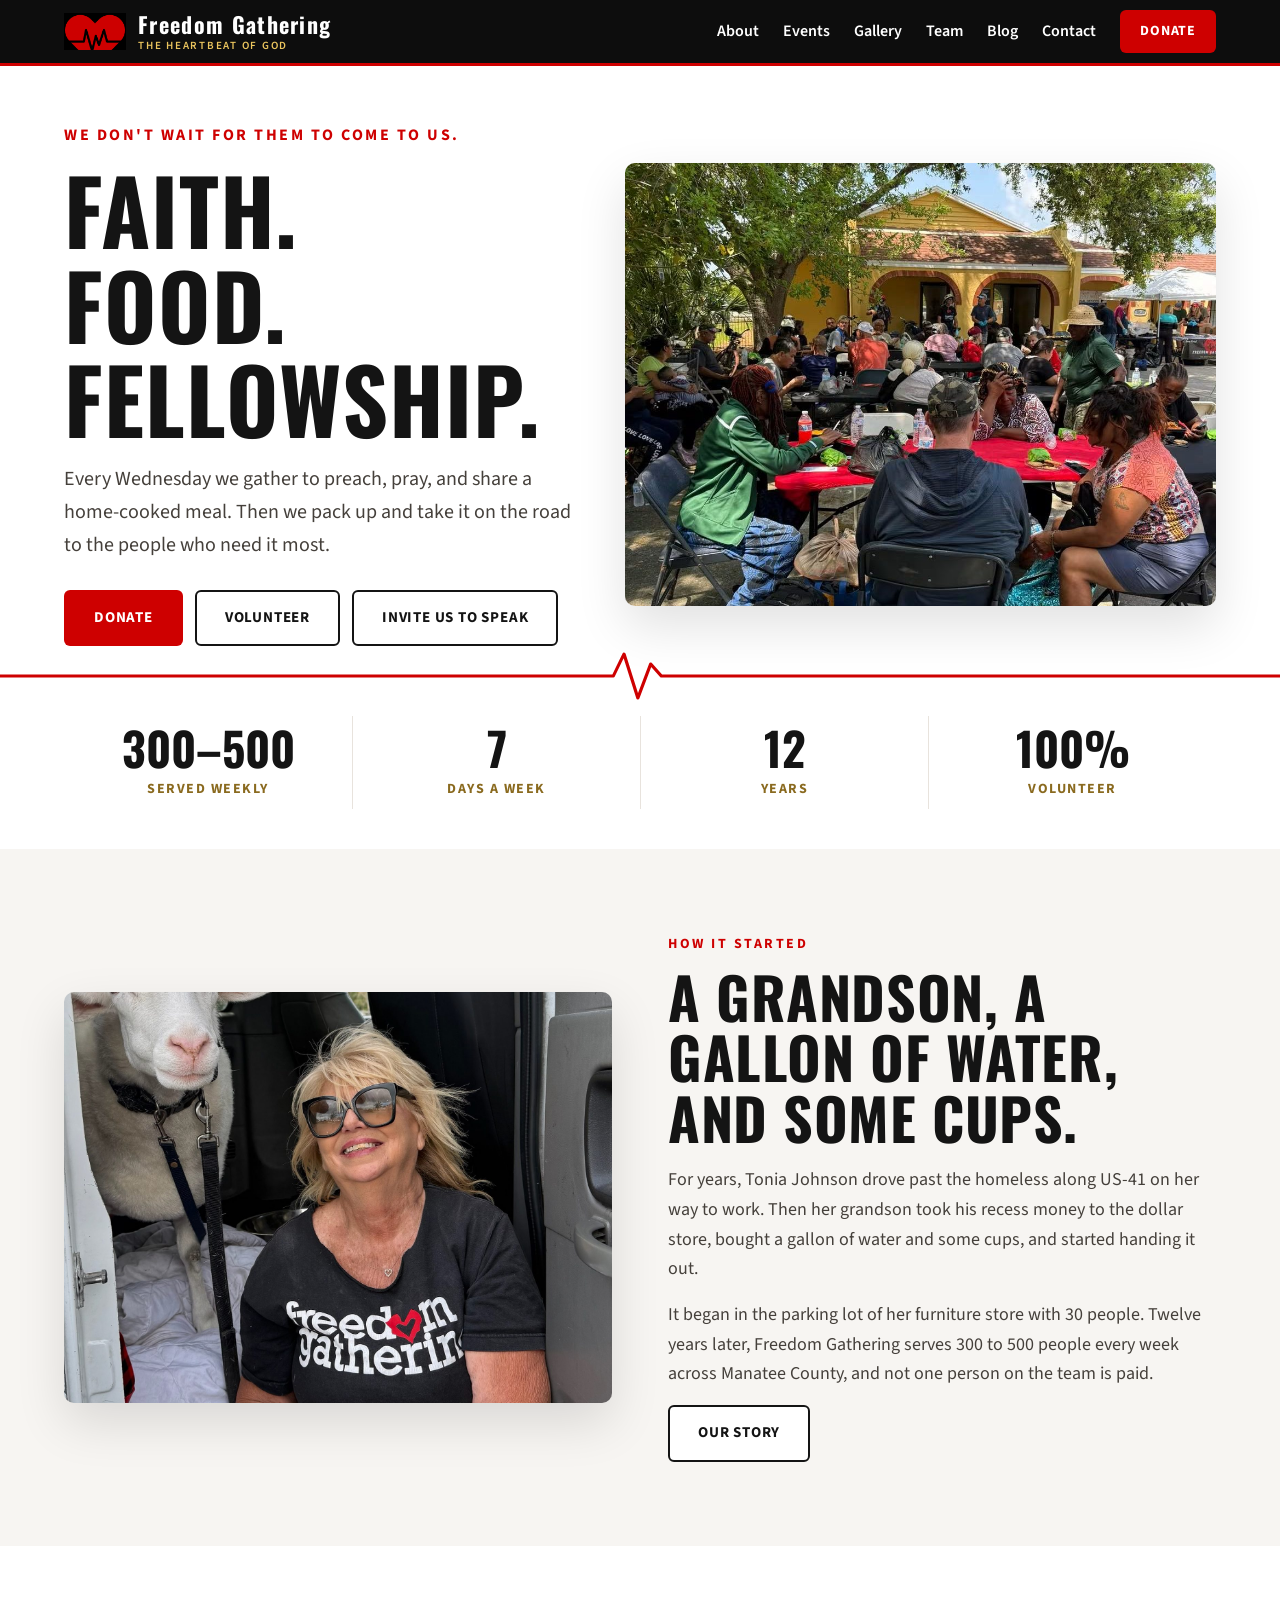
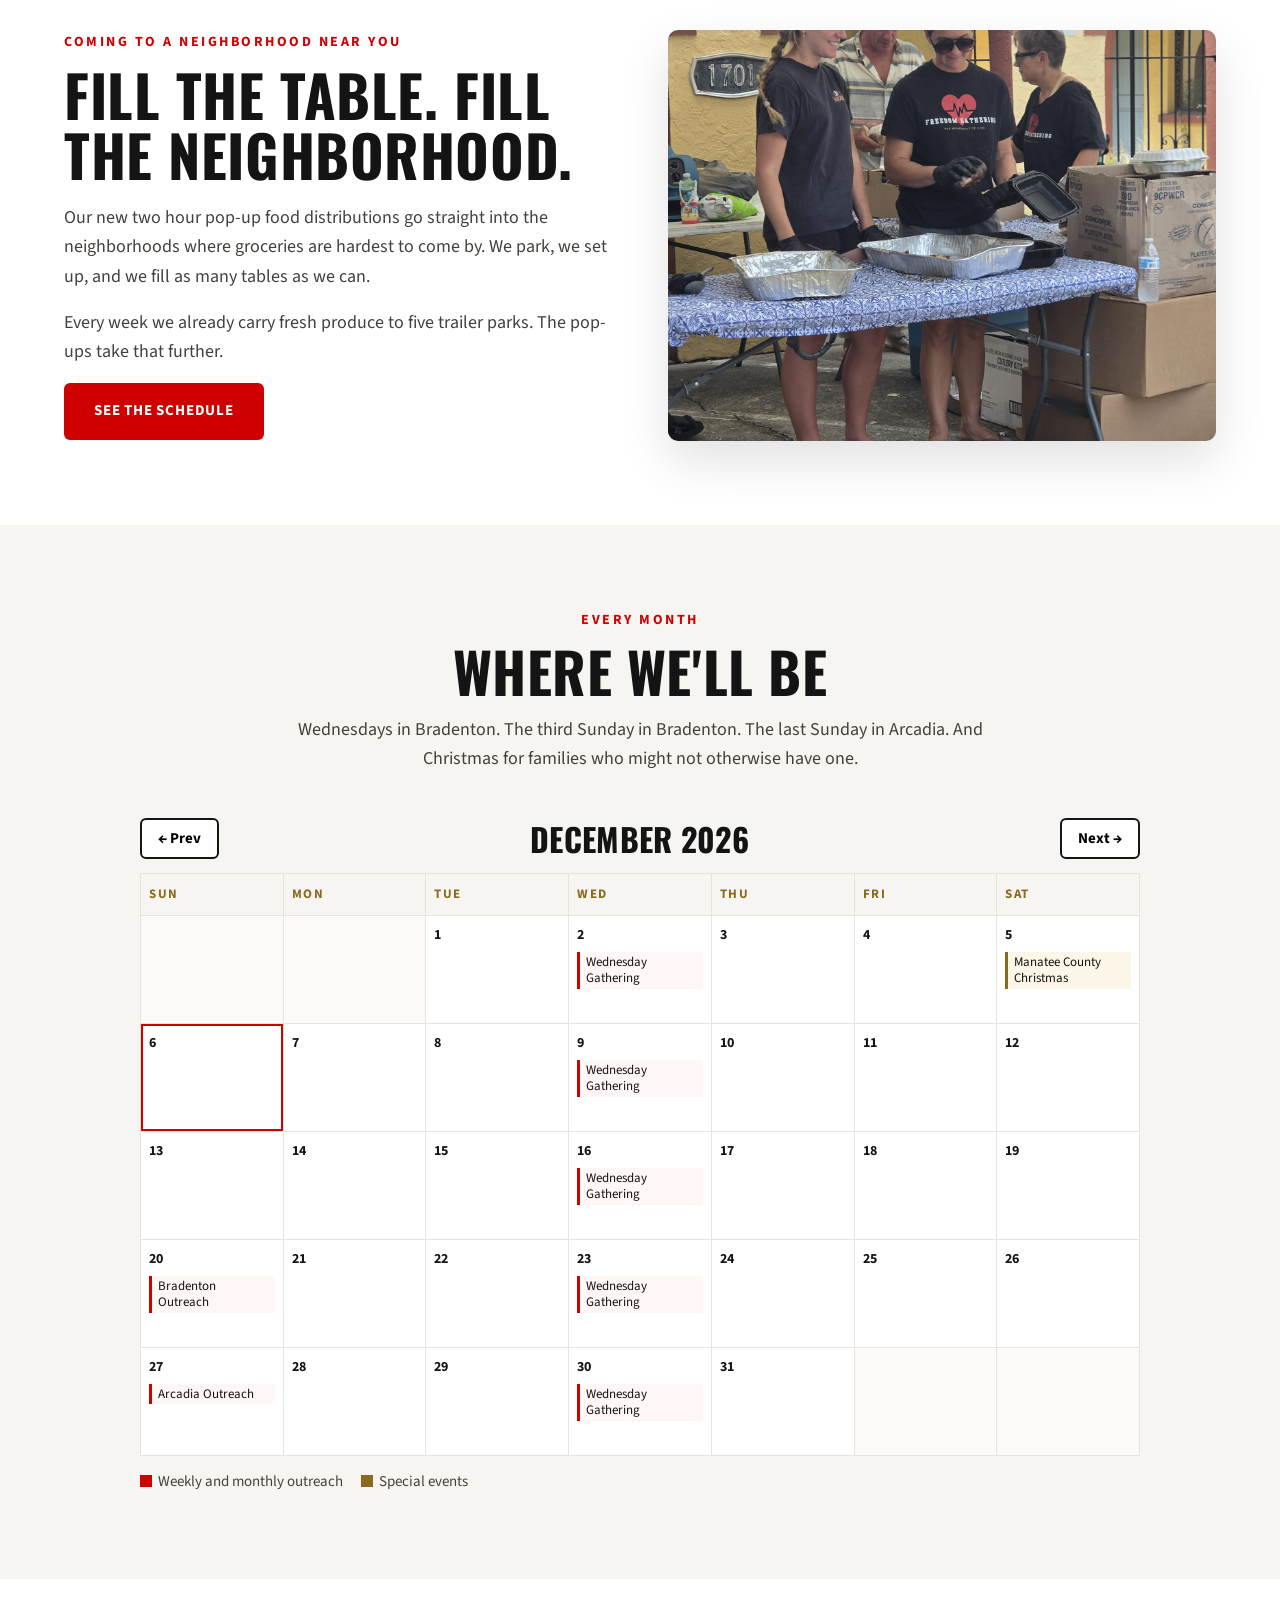
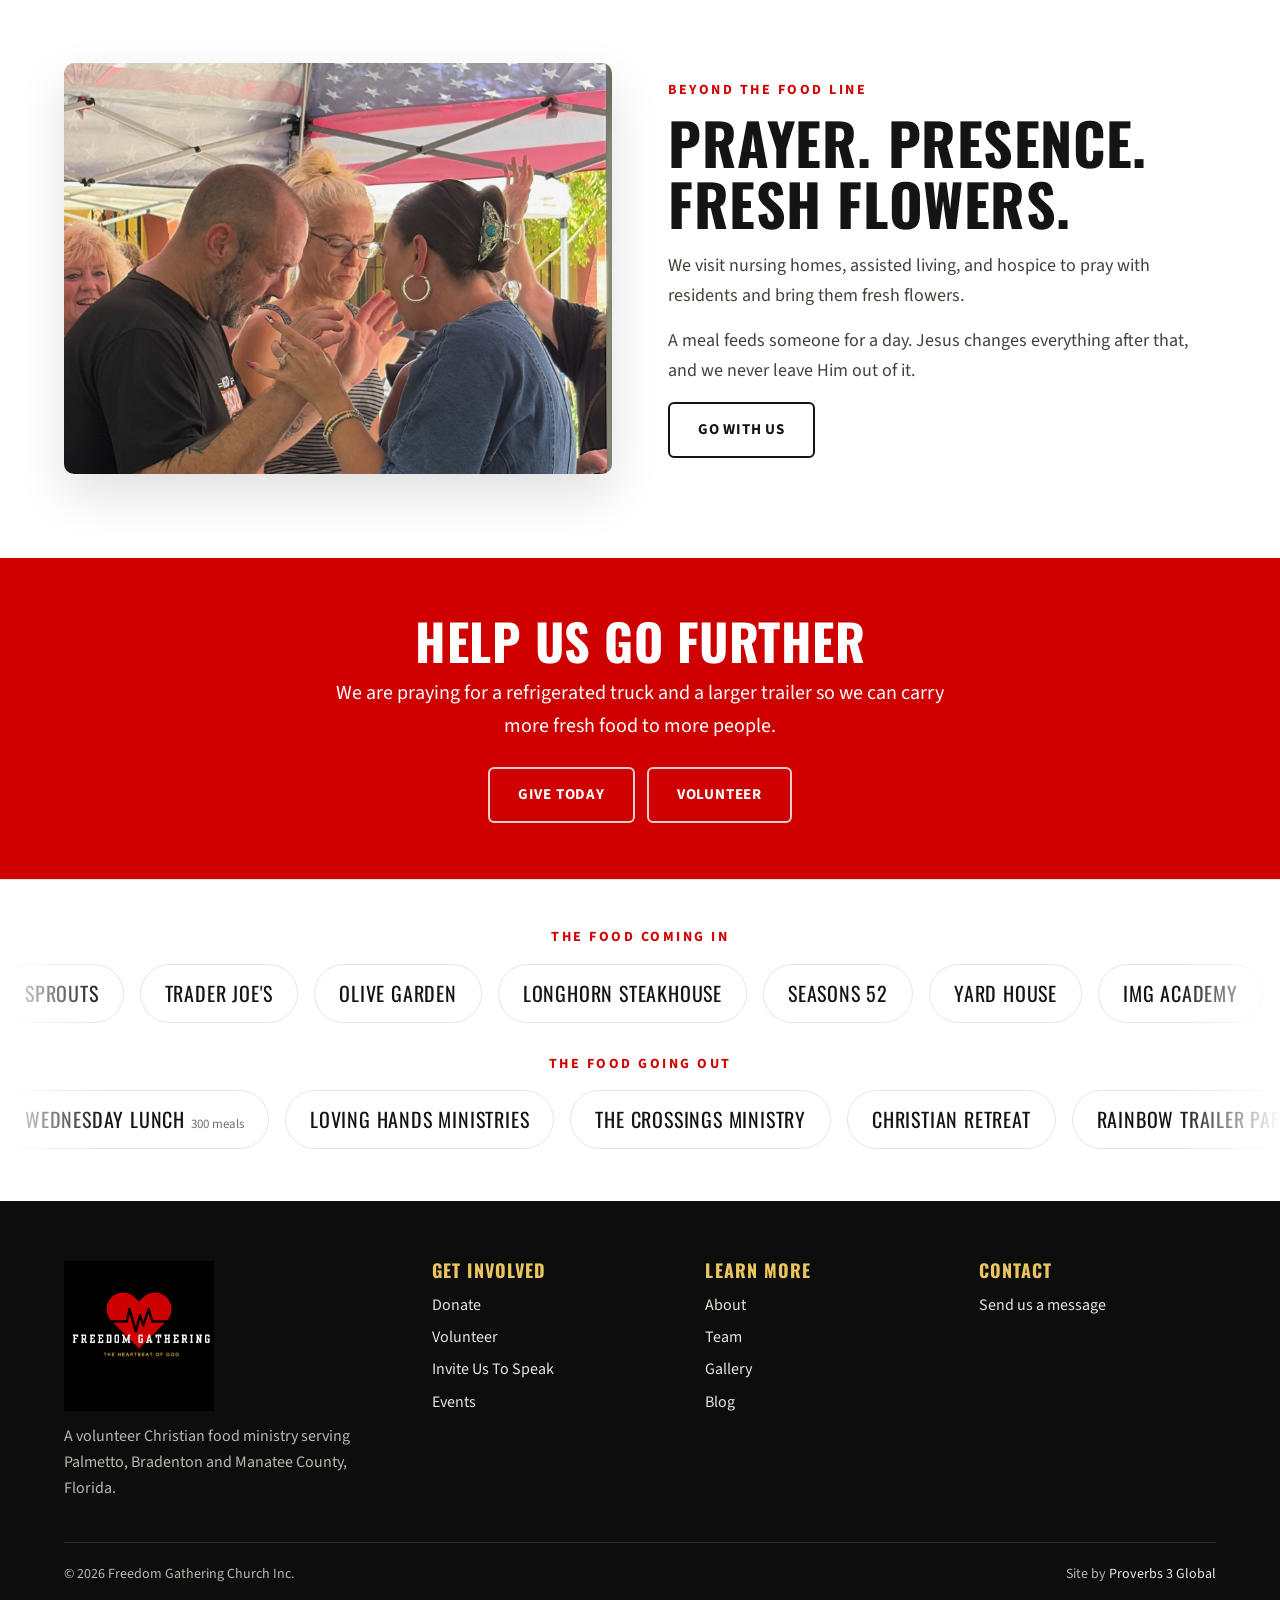
==== index.html @ fec178f9 "Freedom Gathering site: first full build Nine pages in the approved black, red, gold and white direc" ====
<!DOCTYPE html>
<html lang="en">
<head>
  <meta charset="UTF-8">
  <meta name="viewport" content="width=device-width, initial-scale=1.0">
  <title>Freedom Gathering | Faith. Food. Fellowship. | Palmetto &amp; Bradenton, FL</title>
  <meta name="description" content="Freedom Gathering is a volunteer Christian food ministry serving 300 to 500 people a week across Manatee County, Florida, with preaching, prayer and a home-cooked meal every Wednesday.">
  <meta property="og:title" content="Freedom Gathering | Faith. Food. Fellowship. | Palmetto &amp; Bradenton, FL">
  <meta property="og:description" content="Freedom Gathering is a volunteer Christian food ministry serving 300 to 500 people a week across Manatee County, Florida, with preaching, prayer and a home-cooked meal every Wednesday.">
  <meta property="og:image" content="https://freedomgathering.net/assets/img/og.jpg">
  <link rel="icon" href="assets/img/favicon.png">
  <link rel="preconnect" href="https://fonts.googleapis.com">
  <link rel="preconnect" href="https://fonts.gstatic.com" crossorigin>
  <link href="https://fonts.googleapis.com/css2?family=Oswald:wght@500;600;700&family=Source+Sans+3:wght@400;600;700&display=swap" rel="stylesheet">
  <link rel="stylesheet" href="css/style.css">
</head>
<body>
  <a href="#main" class="skip">Skip to content</a>

  <nav class="navbar" aria-label="Main">
    <div class="nav-inner">
      <a href="index.html" class="nav-logo"><img src="assets/img/logo-mark.png" alt=""><span class="nav-word">Freedom Gathering<small>The Heartbeat of God</small></span></a>
      <button class="hamburger" aria-label="Menu" aria-expanded="false"><span></span><span></span><span></span></button>
      <div class="nav-links">
        <a href="about.html">About</a>
        <a href="events.html">Events</a>
        <a href="gallery.html">Gallery</a>
        <a href="team.html">Team</a>
        <a href="blog.html">Blog</a>
        <a href="contact.html">Contact</a>
        <a href="give.html" class="nav-cta">Donate</a>
      </div>
    </div>
  </nav>

  <main id="main">
    <header class="hero">
      <div class="wrap">
        <div>
          <div class="kicker">We don't wait for them to come to us.</div>
          <h1><span>Faith.</span><span>Food.</span><span>Fellowship.</span></h1>
          <p class="lead">Every Wednesday we gather to preach, pray, and share a home-cooked meal. Then we pack up and take it on the road to the people who need it most.</p>
          <div class="btn-row">
            <a href="give.html" class="btn btn-red">Donate</a>
            <a href="contact.html#volunteer" class="btn btn-line">Volunteer</a>
            <a href="contact.html#speak" class="btn btn-line">Invite Us To Speak</a>
          </div>
        </div>
        <div class="hero-photo" style="background-image:url('assets/img/hero.jpg')" role="img" aria-label="A packed Wednesday gathering under the oak trees"></div>
      </div>
    </header>

    <svg class="pulse" viewBox="0 0 1200 60" preserveAspectRatio="none" aria-hidden="true"><path d="M0 30 H560 L575 30 L585 8 L598 52 L610 18 L620 30 H1200"/></svg>

    <section class="wrap" aria-label="Freedom Gathering by the numbers">
      <div class="stats">
        <div><b>300&ndash;500</b><span>Served weekly</span></div>
        <div><b>7</b><span>Days a week</span></div>
        <div><b>12</b><span>Years</span></div>
        <div><b>100%</b><span>Volunteer</span></div>
      </div>
    </section>

    <section class="section soft">
      <div class="wrap split">
        <div class="media" style="background-image:url('assets/img/water.jpg')" role="img" aria-label="Founder Tonia Johnson with Ivory, the Freedom Gathering sheep"></div>
        <div>
          <div class="kicker">How it started</div>
          <h2>A grandson, a gallon of water, and some cups.</h2>
          <p>For years, Tonia Johnson drove past the homeless along US-41 on her way to work. Then her grandson took his recess money to the dollar store, bought a gallon of water and some cups, and started handing it out.</p>
          <p>It began in the parking lot of her furniture store with 30 people. Twelve years later, Freedom Gathering serves 300 to 500 people every week across Manatee County, and not one person on the team is paid.</p>
          <a href="about.html" class="btn btn-line">Our Story</a>
        </div>
      </div>
    </section>

    <section class="section">
      <div class="wrap split flip">
        <div class="media" style="background-image:url('assets/img/produce.jpg')" role="img" aria-label="Volunteers serving meals from the Freedom Gathering table"></div>
        <div>
          <div class="kicker">Coming to a neighborhood near you</div>
          <h2>Fill the Table. Fill the Neighborhood.</h2>
          <p>Our new two hour pop-up food distributions go straight into the neighborhoods where groceries are hardest to come by. We park, we set up, and we fill as many tables as we can.</p>
          <p>Every week we already carry fresh produce to five trailer parks. The pop-ups take that further.</p>
          <a href="events.html" class="btn btn-red">See the Schedule</a>
        </div>
      </div>
    </section>

    <section class="section soft">
      <div class="wrap">
        <div class="section-head">
          <div class="kicker">Every month</div>
          <h2>Where we'll be</h2>
          <p>Wednesdays in Bradenton. The third Sunday in Bradenton. The last Sunday in Arcadia. And Christmas for families who might not otherwise have one.</p>
        </div>
        <div class="cal-wrap" id="calendar"></div>
        <div class="cal-legend cal-wrap"><span>Weekly and monthly outreach</span><span class="gold">Special events</span></div>
      </div>
    </section>

    <section class="section">
      <div class="wrap split">
        <div class="media" style="background-image:url('assets/img/flowers.jpg')" role="img" aria-label="Volunteers praying together at the Wednesday gathering"></div>
        <div>
          <div class="kicker">Beyond the food line</div>
          <h2>Prayer. Presence. Fresh flowers.</h2>
          <p>We visit nursing homes, assisted living, and hospice to pray with residents and bring them fresh flowers.</p>
          <p>A meal feeds someone for a day. Jesus changes everything after that, and we never leave Him out of it.</p>
          <a href="contact.html#volunteer" class="btn btn-line">Go With Us</a>
        </div>
      </div>
    </section>

    <section class="cta-band">
      <div class="wrap">
        <h2>Help us go further</h2>
        <p>We are praying for a refrigerated truck and a larger trailer so we can carry more fresh food to more people.</p>
        <div class="btn-row">
          <a href="give.html" class="btn btn-line-light">Give Today</a>
          <a href="contact.html#volunteer" class="btn btn-line-light">Volunteer</a>
        </div>
      </div>
    </section>

    <section class="partners" aria-label="Partners">
      <div class="kicker strip-label">The food coming in</div>
      <div class="marquee"><div class="track">
        <span class="chip">Sprouts</span><span class="chip">Trader Joe's</span><span class="chip">Olive Garden</span>
        <span class="chip">Longhorn Steakhouse</span><span class="chip">Seasons 52</span><span class="chip">Yard House</span>
        <span class="chip">IMG Academy</span><span class="chip">McDonald's</span><span class="chip">Good Neighbors</span>
        <span class="chip">Manatee County Food Bank</span><span class="chip">Salvation Army</span><span class="chip">Centerstone</span>
        <span class="chip">Manatee County Health</span>
      </div></div>
      <div class="kicker strip-label">The food going out</div>
      <div class="marquee"><div class="track reverse">
        <span class="chip">Wednesday Lunch<small>300 meals</small></span><span class="chip">Loving Hands Ministries</span>
        <span class="chip">The Crossings Ministry</span><span class="chip">Christian Retreat</span>
        <span class="chip">Rainbow Trailer Park</span><span class="chip">Manatee Trailer Park</span>
        <span class="chip">Two Rivers Mobile Home Park</span><span class="chip">North River Care</span>
      </div></div>
    </section>
  </main>


  <footer class="footer">
    <div class="wrap">
      <div class="cols">
        <div class="brand">
          <img src="assets/img/logo.png" alt="Freedom Gathering, The Heartbeat of God">
          <p>A volunteer Christian food ministry serving Palmetto, Bradenton and Manatee County, Florida.</p>
        </div>
        <div>
          <h4>Get Involved</h4>
          <a href="give.html">Donate</a>
          <a href="contact.html#volunteer">Volunteer</a>
          <a href="contact.html#speak">Invite Us To Speak</a>
          <a href="events.html">Events</a>
        </div>
        <div>
          <h4>Learn More</h4>
          <a href="about.html">About</a>
          <a href="team.html">Team</a>
          <a href="gallery.html">Gallery</a>
          <a href="blog.html">Blog</a>
        </div>
        <div>
          <h4>Contact</h4>
          <a href="contact.html">Send us a message</a>
          <!-- TODO: ministry phone and email once Cathy confirms which ones to publish -->
        </div>
      </div>
      <div class="legal">
        <span>&copy; 2026 Freedom Gathering Church Inc.</span>
        <span>Site by <a href="https://provb3global.com" style="display:inline">Proverbs 3 Global</a></span>
      </div>
    </div>
  </footer>
  <script src="js/main.js"></script>
</body>
</html>
---- css/style.css ----
/* ===================================================================
   Freedom Gathering
   Approved direction (Tonia + Cathy, 2026-10-03): "A Lamp on the Street"
   structure in the ministry's own black, red, gold and white. Pages stay
   white so the photographs carry the color. Colors sampled from the
   real logo file (assets/img/logo.png), not guessed.
   =================================================================== */
:root{
  --black:#0d0d0d;
  --black-2:#1a1a1a;
  --red:#ce0000;       /* logo heart */
  --red-dk:#a30000;
  --gold:#ebc55e;      /* logo tagline: use on dark backgrounds only */
  --gold-dk:#8a6a1f;   /* gold that passes contrast on white */
  --ink:#141414;
  --body:#45403b;
  --muted:#77706a;
  --bg:#ffffff;
  --bg-soft:#f7f5f2;
  --line:#e8e3dd;
  --wrap:1200px;
  --shadow:0 20px 50px rgba(0,0,0,.12);
  --display:'Oswald','Arial Narrow',sans-serif;
  --text:'Source Sans 3',-apple-system,Segoe UI,Roboto,sans-serif;
}
*{margin:0;padding:0;box-sizing:border-box}
html{scroll-behavior:smooth}
body{font-family:var(--text);font-size:18px;color:var(--body);background:var(--bg);line-height:1.65;-webkit-font-smoothing:antialiased}
h1,h2,h3,h4{font-family:var(--display);color:var(--ink);line-height:1.05;font-weight:700;text-transform:uppercase;letter-spacing:.01em}
a{color:var(--red);text-decoration:none;transition:.2s}
a:hover{color:var(--red-dk)}
img{max-width:100%;display:block}
.wrap{max-width:var(--wrap);margin:0 auto;padding:0 24px}
.kicker{font-family:var(--text);font-size:14px;font-weight:700;letter-spacing:2.5px;text-transform:uppercase;color:var(--red)}
.kicker.gold{color:var(--gold)}
.lead{font-size:20px;color:var(--body)}
.center{text-align:center}
.skip{position:absolute;left:-999px;top:0;background:var(--black);color:#fff;padding:10px 16px;z-index:200}
.skip:focus{left:10px;top:10px}

/* buttons */
.btn{display:inline-flex;align-items:center;justify-content:center;gap:8px;padding:14px 28px;border-radius:6px;font-family:var(--text);
  font-weight:700;font-size:15px;letter-spacing:.8px;text-transform:uppercase;cursor:pointer;border:2px solid transparent;transition:.2s}
.btn-red{background:var(--red);color:#fff}
.btn-red:hover{background:var(--red-dk);color:#fff}
.btn-line{background:#fff;border-color:var(--ink);color:var(--ink)}
.btn-line:hover{background:var(--ink);color:#fff}
.btn-line-light{background:transparent;border-color:rgba(255,255,255,.8);color:#fff}
.btn-line-light:hover{background:#fff;color:var(--ink)}
.btn-row{display:flex;flex-wrap:wrap;gap:12px}
:focus-visible{outline:3px solid var(--gold-dk);outline-offset:3px}

/* nav */
.navbar{position:sticky;top:0;z-index:100;background:var(--black);border-bottom:3px solid var(--red)}
.nav-inner{max-width:var(--wrap);margin:0 auto;padding:10px 24px;display:flex;align-items:center;justify-content:space-between;gap:20px}
.nav-logo{display:flex;align-items:center;gap:12px;color:#fff}
.nav-logo img{width:62px;height:auto}
.nav-word{font-family:var(--display);font-size:22px;font-weight:700;letter-spacing:.06em;line-height:1;color:#fff}
.nav-word small{display:block;font-family:var(--text);font-size:11px;font-weight:600;letter-spacing:.16em;color:var(--gold);margin-top:5px;text-transform:uppercase}
.nav-links{display:flex;align-items:center;gap:24px}
.nav-links a{color:#fff;font-weight:600;font-size:16px}
.nav-links a:hover,.nav-links a.active{color:var(--gold)}
.nav-links a.nav-cta{background:var(--red);color:#fff;padding:10px 20px;border-radius:6px;text-transform:uppercase;letter-spacing:.8px;font-size:14px;font-weight:700}
.nav-links a.nav-cta:hover{background:var(--red-dk);color:#fff}
.hamburger{display:none;background:none;border:0;cursor:pointer;padding:8px}
.hamburger span{display:block;width:26px;height:3px;background:#fff;margin:5px 0;border-radius:2px}

/* home hero: white, words left, photo right */
.hero{padding:56px 0 0}
.hero .wrap{display:grid;grid-template-columns:1fr 1.15fr;gap:48px;align-items:center}
.hero .kicker{margin-bottom:14px;font-size:16px}
.hero h1{font-size:clamp(52px,7vw,96px);margin-bottom:18px}
.hero h1 span{display:block}
.hero .lead{margin-bottom:28px;max-width:520px}
.hero-photo{border-radius:10px;overflow:hidden;box-shadow:var(--shadow);aspect-ratio:4/3;background:var(--bg-soft) center/cover no-repeat}

/* the heartbeat line that runs between sections */
.pulse{display:block;width:100%;height:60px;color:var(--red)}
.pulse path{fill:none;stroke:currentColor;stroke-width:3;stroke-linejoin:round;stroke-linecap:round}

/* stats */
.stats{display:grid;grid-template-columns:repeat(4,1fr);text-align:center;padding:10px 0 40px}
.stats div{padding:6px 12px;border-left:1px solid var(--line)}
.stats div:first-child{border-left:0}
.stats b{display:block;font-family:var(--display);font-size:46px;color:var(--ink);line-height:1.1}
.stats span{font-size:14px;font-weight:700;letter-spacing:1.5px;text-transform:uppercase;color:var(--gold-dk)}

/* sections */
.section{padding:84px 0}
.section.soft{background:var(--bg-soft)}
.section.dark{background:var(--black);color:#e9e5df}
.section.dark h2,.section.dark h3{color:#fff}
.section-head{max-width:760px;margin:0 auto 44px;text-align:center}
.section-head h2{font-size:clamp(36px,4.5vw,56px);margin:10px 0 14px}
.split{display:grid;grid-template-columns:1fr 1fr;gap:56px;align-items:center}
.split.flip .media{order:2}
.split h2{font-size:clamp(36px,4.5vw,58px);margin:10px 0 18px}
.split p{margin-bottom:16px}
.media{border-radius:10px;overflow:hidden;box-shadow:var(--shadow);aspect-ratio:4/3;background:var(--bg-soft) center/cover no-repeat}

/* cards */
.cards{display:grid;grid-template-columns:repeat(3,1fr);gap:24px}
.card{background:#fff;border:1px solid var(--line);border-radius:10px;padding:30px;display:flex;flex-direction:column}
.card h3{font-size:26px;margin:8px 0 10px}
.card p{flex:1;margin-bottom:18px}
.card .btn{align-self:flex-start}

/* calendar */
.cal-wrap{max-width:1000px;margin:0 auto}
.cal-bar{display:flex;align-items:center;justify-content:space-between;margin-bottom:14px}
.cal-bar h3{font-size:32px}
.cal-bar button{background:#fff;border:2px solid var(--ink);border-radius:6px;font:700 15px var(--text);padding:8px 16px;cursor:pointer}
.cal-bar button:hover{background:var(--ink);color:#fff}
.cal{display:grid;grid-template-columns:repeat(7,1fr);border-top:1px solid var(--line);border-left:1px solid var(--line);background:#fff}
.cal .dow{font-size:13px;font-weight:700;letter-spacing:1.5px;text-transform:uppercase;color:var(--gold-dk);padding:10px 8px;border-right:1px solid var(--line);border-bottom:1px solid var(--line);background:var(--bg-soft)}
.cal .day{min-height:108px;padding:8px;border-right:1px solid var(--line);border-bottom:1px solid var(--line);font-size:14px}
.cal .day.out{background:#fbfaf8;color:#c3bdb6}
.cal .day.today{box-shadow:inset 0 0 0 2px var(--red)}
.cal .num{font-weight:700;color:var(--ink);margin-bottom:4px}
.cal .ev{display:block;border-left:3px solid var(--red);padding:2px 6px;margin-top:4px;line-height:1.3;font-size:13px;color:var(--ink);background:#fff6f6}
.cal .ev.gold{border-left-color:var(--gold-dk);background:#fbf6e8}
.cal-list{display:none}
.cal-legend{display:flex;gap:18px;flex-wrap:wrap;margin-top:14px;font-size:15px}
.cal-legend span::before{content:"";display:inline-block;width:12px;height:12px;margin-right:6px;vertical-align:-1px;background:var(--red)}
.cal-legend span.gold::before{background:var(--gold-dk)}

/* partner marquee: food coming in, food going out */
.partners{background:#fff;border-top:1px solid var(--line);padding:46px 0 52px;overflow:hidden}
.strip-label{text-align:center;margin:0 0 14px}
.marquee{overflow:hidden;-webkit-mask-image:linear-gradient(90deg,transparent,#000 8%,#000 92%,transparent);mask-image:linear-gradient(90deg,transparent,#000 8%,#000 92%,transparent)}
.marquee + .strip-label{margin-top:30px}
.track{display:flex;gap:16px;width:max-content;animation:scroll 60s linear infinite}
.track.reverse{animation-direction:reverse}
.marquee:hover .track{animation-play-state:paused}
.chip{white-space:nowrap;border:1px solid var(--line);border-radius:999px;padding:12px 24px;font-family:var(--display);font-size:20px;letter-spacing:.04em;color:var(--ink);text-transform:uppercase}
.chip small{font-family:var(--text);font-size:13px;color:var(--muted);text-transform:none;letter-spacing:0;margin-left:6px}
@keyframes scroll{to{transform:translateX(-50%)}}
@media (prefers-reduced-motion:reduce){.track{animation:none;flex-wrap:wrap;justify-content:center;width:auto}.track [aria-hidden]{display:none}}

/* interior page banner */
.banner{background:var(--black);color:#fff;padding:70px 0 60px;border-bottom:3px solid var(--red)}
.banner h1{color:#fff;font-size:clamp(46px,6vw,78px);margin-top:8px}
.banner p{max-width:680px;margin-top:14px;font-size:20px;color:#dcd6cf}

/* team */
.team{display:grid;grid-template-columns:repeat(3,1fr);gap:28px}
.person{text-align:center}
.person .photo{aspect-ratio:1;border-radius:10px;background:var(--bg-soft) center/cover no-repeat;margin-bottom:16px;box-shadow:var(--shadow)}
.person h3{font-size:26px}
.person .role{color:var(--red);font-weight:700;letter-spacing:1.5px;text-transform:uppercase;font-size:14px;margin:4px 0 10px}
.spotlight{display:grid;grid-template-columns:320px 1fr;gap:40px;align-items:center;background:#fff;border:1px solid var(--line);border-radius:10px;padding:34px}
.spotlight .photo{aspect-ratio:1;border-radius:10px;background:var(--bg-soft) center/cover no-repeat}
.spotlight blockquote{font-size:22px;line-height:1.5;color:var(--ink);margin:12px 0 14px;border-left:4px solid var(--red);padding-left:18px}

/* gallery */
.gallery{columns:3 280px;column-gap:16px}
.gallery figure{break-inside:avoid;margin-bottom:16px;border-radius:8px;overflow:hidden;background:var(--bg-soft)}
.gallery img{width:100%;height:auto}
.gallery figcaption{font-size:14px;padding:8px 12px;color:var(--muted)}

/* blog */
.posts{display:grid;grid-template-columns:repeat(3,1fr);gap:28px}
.post{border:1px solid var(--line);border-radius:10px;overflow:hidden;background:#fff;display:flex;flex-direction:column}
.post .thumb{aspect-ratio:16/10;background:var(--bg-soft) center/cover no-repeat}
.post .inner{padding:24px;display:flex;flex-direction:column;flex:1}
.post time{font-size:14px;color:var(--muted);font-weight:600}
.post h3{font-size:26px;margin:6px 0 10px}
.post p{flex:1;margin-bottom:14px}
.article{max-width:760px;margin:0 auto}
.article p{margin-bottom:18px}
.article h2{font-size:34px;margin:34px 0 12px}

/* forms */
.form{display:grid;gap:16px;background:#fff;border:1px solid var(--line);border-radius:10px;padding:30px}
.form .row{display:grid;grid-template-columns:1fr 1fr;gap:16px}
.form label{font-weight:700;font-size:15px;color:var(--ink);display:grid;gap:6px}
.form input,.form select,.form textarea{font:inherit;font-size:17px;padding:12px 14px;border:1px solid #cfc8c0;border-radius:6px;background:#fff;color:var(--ink);width:100%}
.form textarea{min-height:130px;resize:vertical}
.form .note{font-size:14px;color:var(--muted)}
.tabs{display:flex;gap:8px;flex-wrap:wrap;margin-bottom:18px}
.tabs a{padding:10px 18px;border:2px solid var(--ink);border-radius:6px;font-weight:700;color:var(--ink);text-transform:uppercase;font-size:14px;letter-spacing:.8px}
.tabs a:hover{background:var(--ink);color:#fff}

/* give */
.give-box{background:var(--black);color:#e9e5df;border-radius:12px;padding:44px;text-align:center}
.give-box h2{color:#fff;font-size:44px;margin:8px 0 12px}
.give-box .btn{margin-top:22px;font-size:17px;padding:18px 40px}
.trust{font-size:15px;color:#bdb6ae;margin-top:18px}
.needs{display:grid;grid-template-columns:1fr 1fr;gap:24px}
.need{border:1px solid var(--line);border-radius:10px;padding:28px;background:#fff}
.need h3{font-size:28px;margin:6px 0 10px}

/* closing call to action */
.cta-band{background:var(--red);color:#fff;padding:56px 0;text-align:center}
.cta-band h2{color:#fff;font-size:clamp(34px,4vw,50px);margin-bottom:10px}
.cta-band p{max-width:640px;margin:0 auto 24px;font-size:20px}
.cta-band .btn-row{justify-content:center}

/* footer */
.footer{background:var(--black);color:#bdb6ae;padding:60px 0 28px;font-size:16px}
.footer .cols{display:grid;grid-template-columns:1.4fr 1fr 1fr 1fr;gap:36px}
.footer h4{color:var(--gold);font-size:18px;margin-bottom:12px;letter-spacing:.06em}
.footer a{color:#e9e5df;display:block;margin-bottom:6px}
.footer a:hover{color:var(--gold)}
.footer .brand img{width:150px;margin-bottom:12px}
.footer .legal{border-top:1px solid #2c2c2c;margin-top:40px;padding-top:20px;font-size:14px;display:flex;justify-content:space-between;flex-wrap:wrap;gap:10px}

/* responsive */
@media (max-width:960px){
  .hero .wrap,.split,.spotlight{grid-template-columns:1fr}
  .split.flip .media{order:0}
  .cards,.team,.posts{grid-template-columns:1fr 1fr}
  .footer .cols{grid-template-columns:1fr 1fr}
}
@media (max-width:820px){
  .hamburger{display:block}
  .nav-links{display:none;position:absolute;top:100%;left:0;right:0;background:var(--black);flex-direction:column;align-items:stretch;gap:0;padding:8px 24px 18px}
  .nav-links.open{display:flex}
  .nav-links a{padding:12px 0;border-bottom:1px solid #262626}
  .nav-links a.nav-cta{text-align:center;margin-top:12px;border:0}
  .stats{grid-template-columns:1fr 1fr;row-gap:22px}
  .stats div:nth-child(3){border-left:0}
  .cal{display:none}
  .cal-list{display:block}
  .cal-list li{list-style:none;border-left:4px solid var(--red);background:#fff;padding:10px 14px;margin-bottom:8px}
  .cal-list li.gold{border-left-color:var(--gold-dk)}
  .cal-list b{color:var(--ink);display:block}
}
@media (max-width:620px){
  body{font-size:17px}
  .section{padding:60px 0}
  .cards,.team,.posts,.needs,.form .row,.footer .cols{grid-template-columns:1fr}
  .give-box{padding:32px 20px}
  .nav-word{font-size:18px}
  .nav-logo img{width:48px}
}
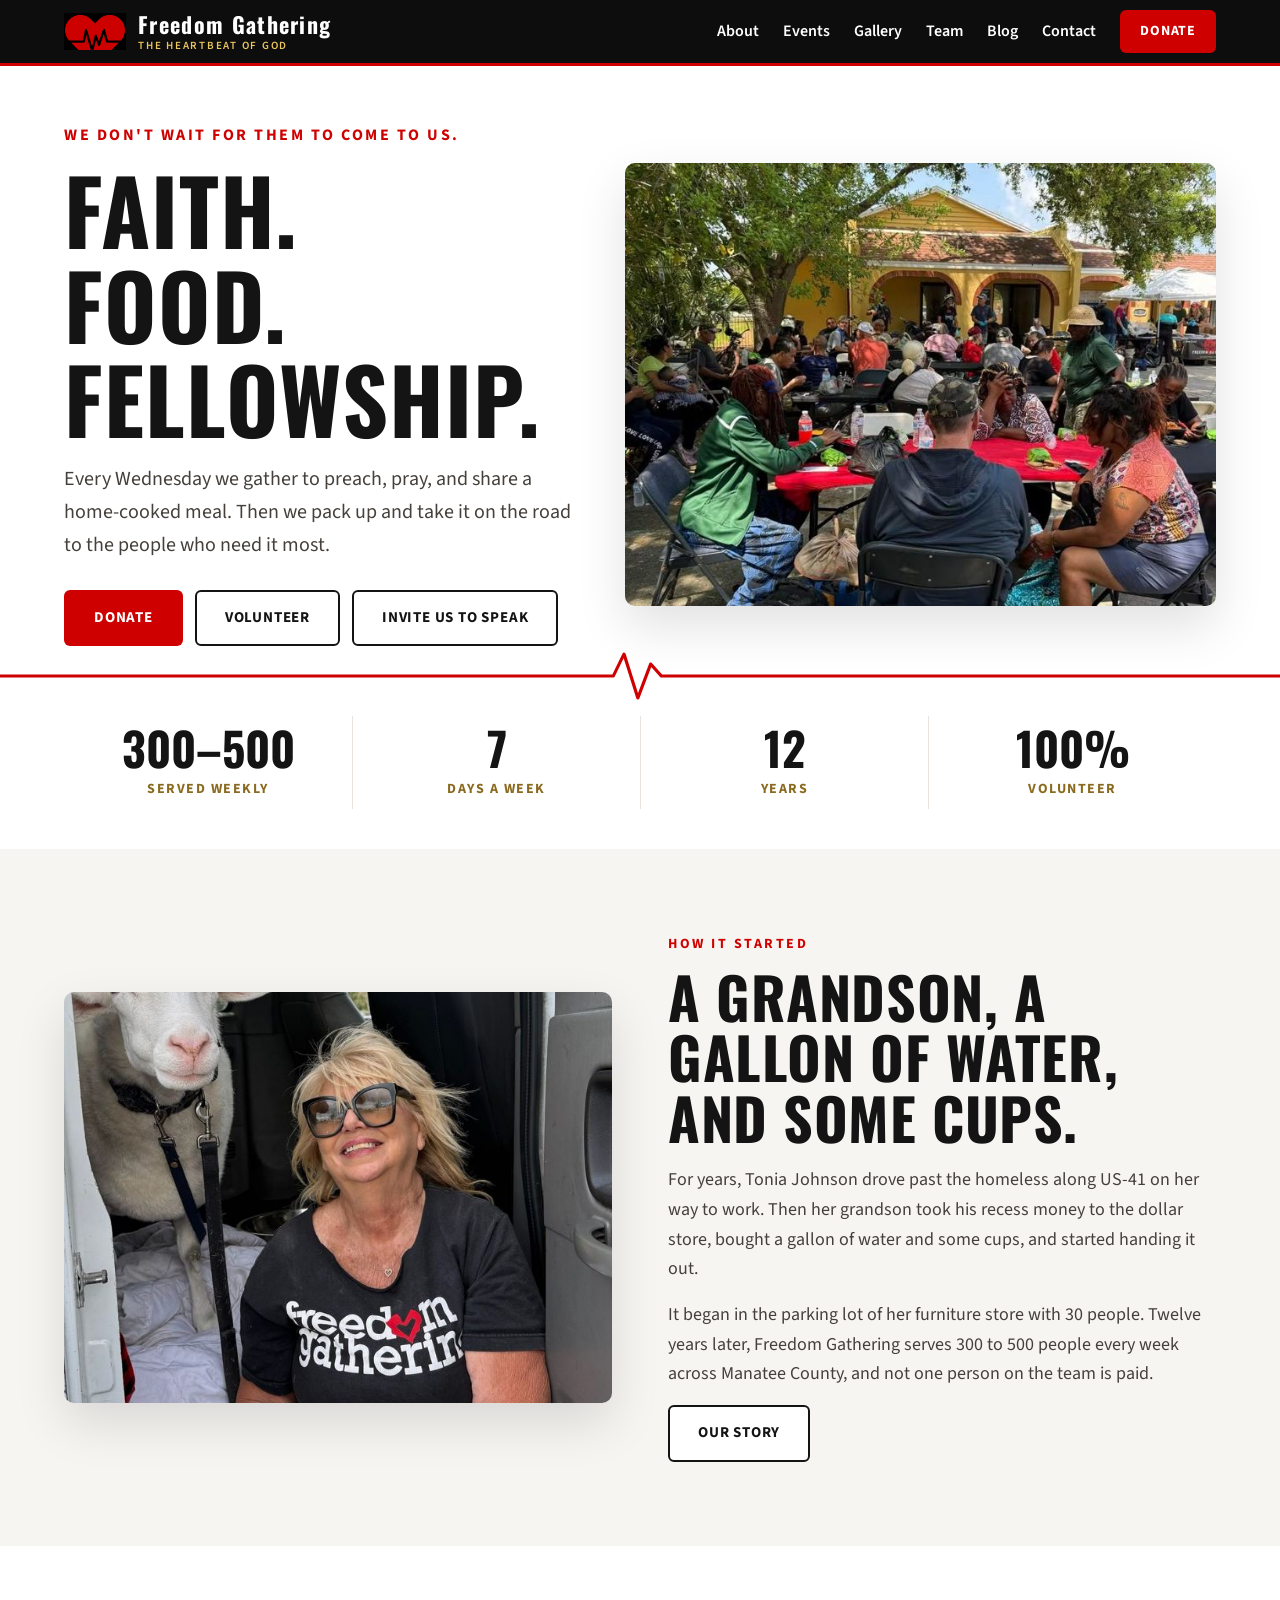
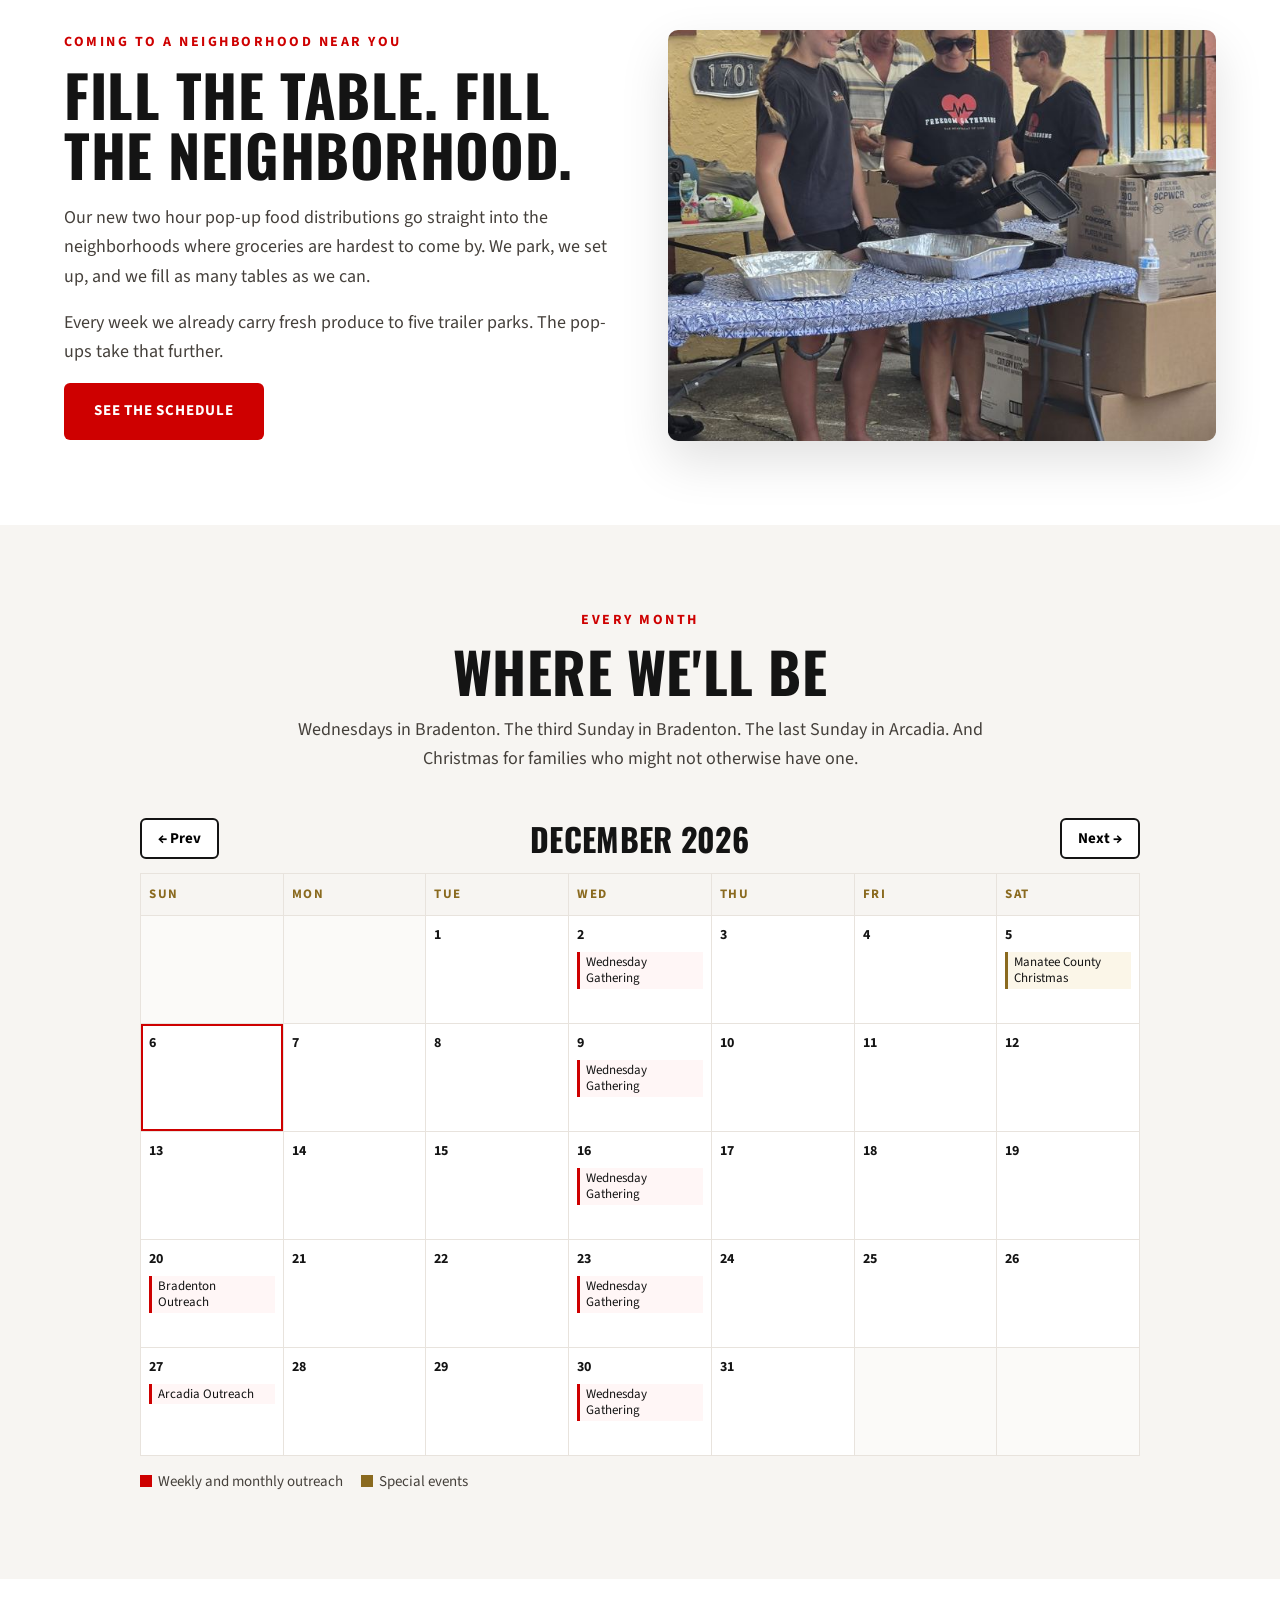
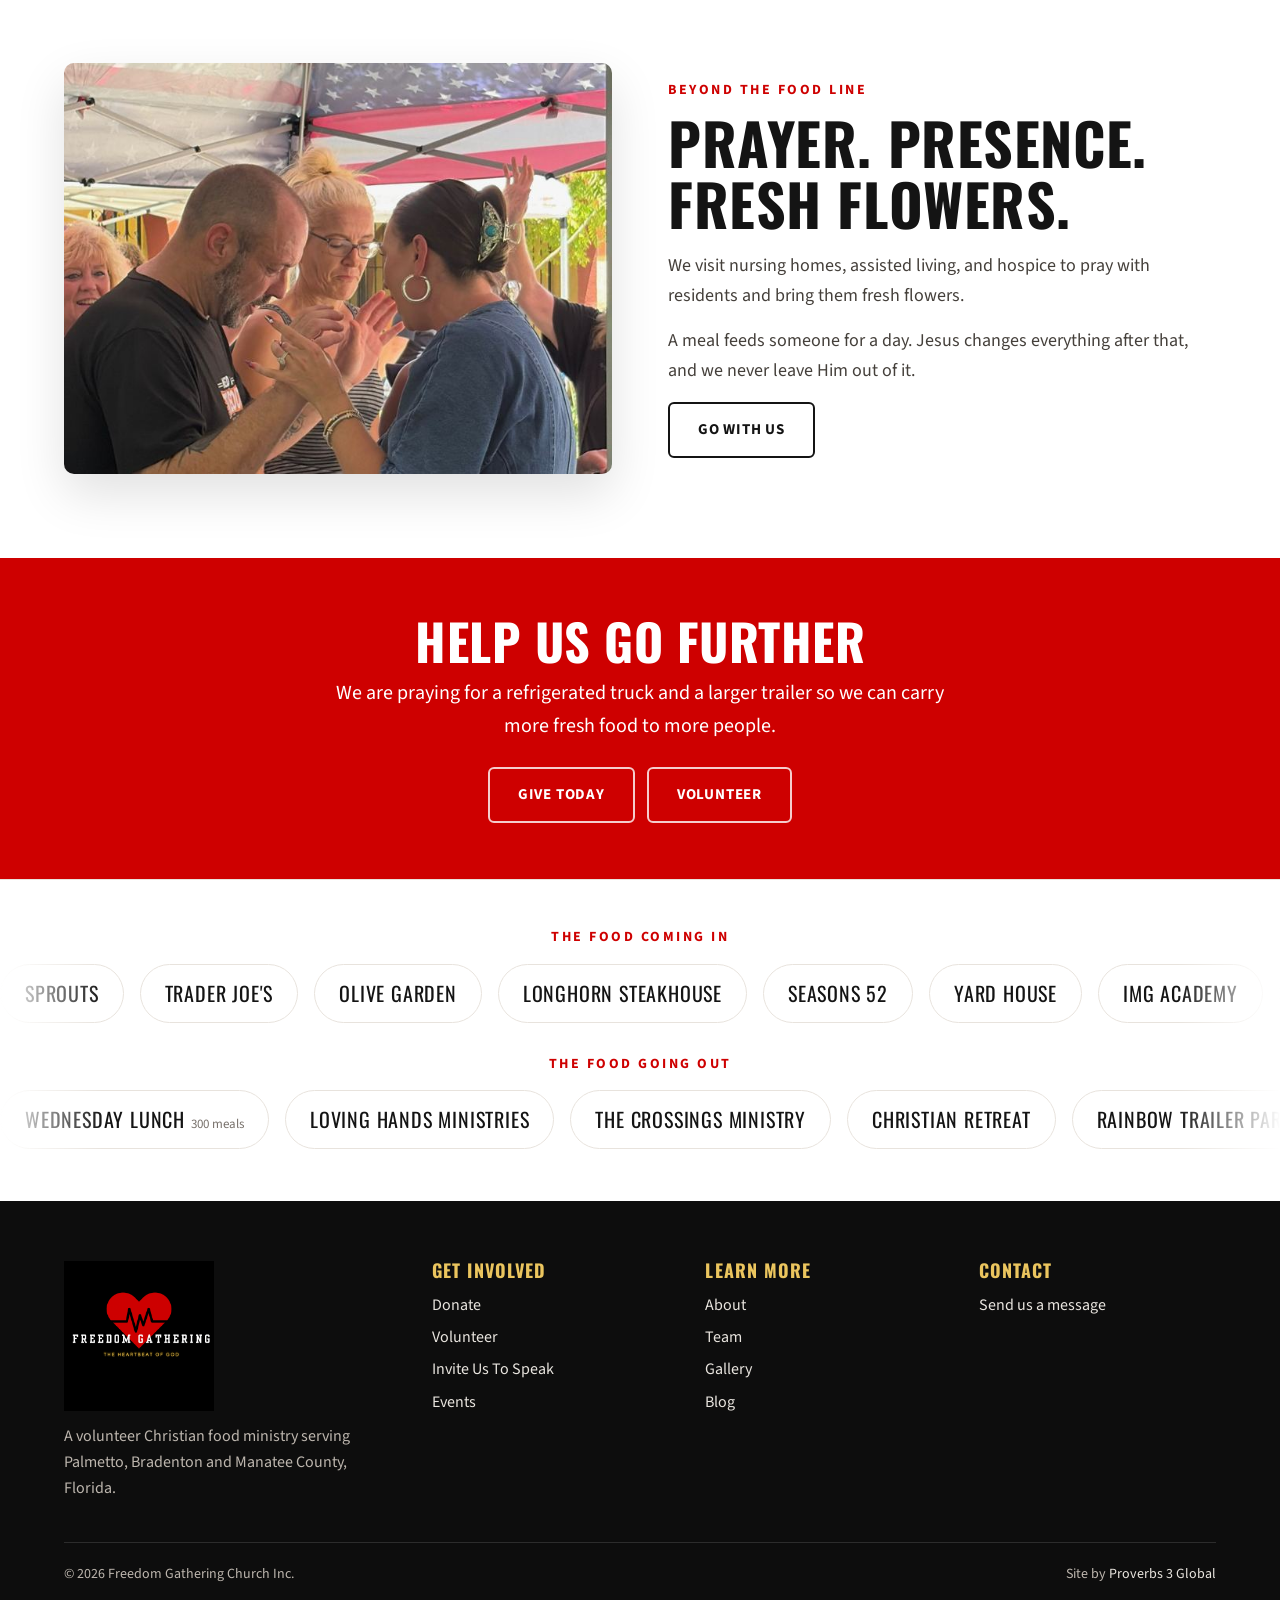
==== commit dc210c42: "QA and mobile pass: lazy responsive images, phone action bar, heading order Co-Authored-By: Claude O" ====
--- a/index.html
+++ b/index.html
@@ -2,7 +2,8 @@
 <html lang="en">
 <head>
   <meta charset="UTF-8">
-  <meta name="viewport" content="width=device-width, initial-scale=1.0">
+  <meta name="viewport" content="width=device-width, initial-scale=1.0, viewport-fit=cover">
+  <meta name="theme-color" content="#0d0d0d">
   <title>Freedom Gathering | Faith. Food. Fellowship. | Palmetto &amp; Bradenton, FL</title>
   <meta name="description" content="Freedom Gathering is a volunteer Christian food ministry serving 300 to 500 people a week across Manatee County, Florida, with preaching, prayer and a home-cooked meal every Wednesday.">
   <meta property="og:title" content="Freedom Gathering | Faith. Food. Fellowship. | Palmetto &amp; Bradenton, FL">
@@ -46,7 +47,7 @@
             <a href="contact.html#speak" class="btn btn-line">Invite Us To Speak</a>
           </div>
         </div>
-        <div class="hero-photo" style="background-image:url('assets/img/hero.jpg')" role="img" aria-label="A packed Wednesday gathering under the oak trees"></div>
+        <div class="hero-photo"><img src="assets/img/hero.jpg" srcset="assets/img/hero-sm.jpg 700w, assets/img/hero.jpg 1080w" sizes="(max-width:960px) 100vw, 640px" width="1080" height="810" alt="A packed Wednesday gathering under the oak trees" fetchpriority="high" decoding="async"></div>
       </div>
     </header>
 
@@ -63,7 +64,7 @@
 
     <section class="section soft">
       <div class="wrap split">
-        <div class="media" style="background-image:url('assets/img/water.jpg')" role="img" aria-label="Founder Tonia Johnson with Ivory, the Freedom Gathering sheep"></div>
+        <div class="media"><img src="assets/img/water.jpg" srcset="assets/img/water-sm.jpg 700w, assets/img/water.jpg 1600w" sizes="(max-width:960px) 100vw, 580px" width="1600" height="1199" alt="Founder Tonia Johnson with Ivory, the Freedom Gathering sheep" loading="lazy" decoding="async"></div>
         <div>
           <div class="kicker">How it started</div>
           <h2>A grandson, a gallon of water, and some cups.</h2>
@@ -76,7 +77,7 @@
 
     <section class="section">
       <div class="wrap split flip">
-        <div class="media" style="background-image:url('assets/img/produce.jpg')" role="img" aria-label="Volunteers serving meals from the Freedom Gathering table"></div>
+        <div class="media"><img src="assets/img/produce.jpg" srcset="assets/img/produce-sm.jpg 700w, assets/img/produce.jpg 1600w" sizes="(max-width:960px) 100vw, 580px" width="1600" height="1200" alt="Volunteers serving meals from the Freedom Gathering table" loading="lazy" decoding="async"></div>
         <div>
           <div class="kicker">Coming to a neighborhood near you</div>
           <h2>Fill the Table. Fill the Neighborhood.</h2>
@@ -101,7 +102,7 @@
 
     <section class="section">
       <div class="wrap split">
-        <div class="media" style="background-image:url('assets/img/flowers.jpg')" role="img" aria-label="Volunteers praying together at the Wednesday gathering"></div>
+        <div class="media"><img src="assets/img/flowers.jpg" srcset="assets/img/flowers-sm.jpg 700w, assets/img/flowers.jpg 1600w" sizes="(max-width:960px) 100vw, 580px" width="1600" height="1200" alt="Volunteers praying together at the Wednesday gathering" loading="lazy" decoding="async"></div>
         <div>
           <div class="kicker">Beyond the food line</div>
           <h2>Prayer. Presence. Fresh flowers.</h2>
@@ -151,21 +152,21 @@
           <p>A volunteer Christian food ministry serving Palmetto, Bradenton and Manatee County, Florida.</p>
         </div>
         <div>
-          <h4>Get Involved</h4>
+          <h2 class="foot-h">Get Involved</h2>
           <a href="give.html">Donate</a>
           <a href="contact.html#volunteer">Volunteer</a>
           <a href="contact.html#speak">Invite Us To Speak</a>
           <a href="events.html">Events</a>
         </div>
         <div>
-          <h4>Learn More</h4>
+          <h2 class="foot-h">Learn More</h2>
           <a href="about.html">About</a>
           <a href="team.html">Team</a>
           <a href="gallery.html">Gallery</a>
           <a href="blog.html">Blog</a>
         </div>
         <div>
-          <h4>Contact</h4>
+          <h2 class="foot-h">Contact</h2>
           <a href="contact.html">Send us a message</a>
           <!-- TODO: ministry phone and email once Cathy confirms which ones to publish -->
         </div>
@@ -176,6 +177,7 @@
       </div>
     </div>
   </footer>
+  <div class="mobile-bar" aria-label="Quick actions"><a href="give.html" class="btn btn-red">Donate</a><a href="contact.html#volunteer" class="btn btn-line-light">Volunteer</a></div>
   <script src="js/main.js"></script>
 </body>
 </html>
--- a/css/style.css
+++ b/css/style.css
@@ -74,6 +74,9 @@
 .hero .lead{margin-bottom:28px;max-width:520px}
 .hero-photo{border-radius:10px;overflow:hidden;box-shadow:var(--shadow);aspect-ratio:4/3;background:var(--bg-soft) center/cover no-repeat}
 
+.hero-photo img,.media img,.person .photo img,.spotlight .photo img,.post .thumb img{width:100%;height:100%;object-fit:cover}
+.person .photo,.spotlight .photo,.post .thumb{overflow:hidden}
+
 /* the heartbeat line that runs between sections */
 .pulse{display:block;width:100%;height:60px;color:var(--red)}
 .pulse path{fill:none;stroke:currentColor;stroke-width:3;stroke-linejoin:round;stroke-linecap:round}
@@ -146,7 +149,8 @@
 .team{display:grid;grid-template-columns:repeat(3,1fr);gap:28px}
 .person{text-align:center}
 .person .photo{aspect-ratio:1;border-radius:10px;background:var(--bg-soft) center/cover no-repeat;margin-bottom:16px;box-shadow:var(--shadow)}
-.person h3{font-size:26px}
+.person h2{font-size:28px}
+.person .photo.mono{display:flex;align-items:center;justify-content:center;background:var(--black);color:var(--gold);font-family:var(--display);font-size:96px;letter-spacing:.04em}
 .person .role{color:var(--red);font-weight:700;letter-spacing:1.5px;text-transform:uppercase;font-size:14px;margin:4px 0 10px}
 .spotlight{display:grid;grid-template-columns:320px 1fr;gap:40px;align-items:center;background:#fff;border:1px solid var(--line);border-radius:10px;padding:34px}
 .spotlight .photo{aspect-ratio:1;border-radius:10px;background:var(--bg-soft) center/cover no-repeat}
@@ -164,7 +168,7 @@
 .post .thumb{aspect-ratio:16/10;background:var(--bg-soft) center/cover no-repeat}
 .post .inner{padding:24px;display:flex;flex-direction:column;flex:1}
 .post time{font-size:14px;color:var(--muted);font-weight:600}
-.post h3{font-size:26px;margin:6px 0 10px}
+.post h2{font-size:28px;margin:6px 0 10px}
 .post p{flex:1;margin-bottom:14px}
 .article{max-width:760px;margin:0 auto}
 .article p{margin-bottom:18px}
@@ -199,11 +203,20 @@
 /* footer */
 .footer{background:var(--black);color:#bdb6ae;padding:60px 0 28px;font-size:16px}
 .footer .cols{display:grid;grid-template-columns:1.4fr 1fr 1fr 1fr;gap:36px}
-.footer h4{color:var(--gold);font-size:18px;margin-bottom:12px;letter-spacing:.06em}
+.footer .foot-h{color:var(--gold);font-size:18px;margin-bottom:12px;letter-spacing:.06em}
 .footer a{color:#e9e5df;display:block;margin-bottom:6px}
 .footer a:hover{color:var(--gold)}
 .footer .brand img{width:150px;margin-bottom:12px}
 .footer .legal{border-top:1px solid #2c2c2c;margin-top:40px;padding-top:20px;font-size:14px;display:flex;justify-content:space-between;flex-wrap:wrap;gap:10px}
+
+/* phone action bar: Donate and Volunteer always one tap away */
+.mobile-bar{display:none}
+@media (max-width:620px){
+  .mobile-bar{display:grid;grid-template-columns:1fr 1fr;gap:10px;position:fixed;left:0;right:0;bottom:0;z-index:90;
+    padding:10px 14px calc(10px + env(safe-area-inset-bottom));background:rgba(13,13,13,.96);border-top:2px solid var(--red)}
+  .mobile-bar .btn{padding:13px 10px;font-size:15px}
+  body{padding-bottom:76px}
+}
 
 /* responsive */
 @media (max-width:960px){
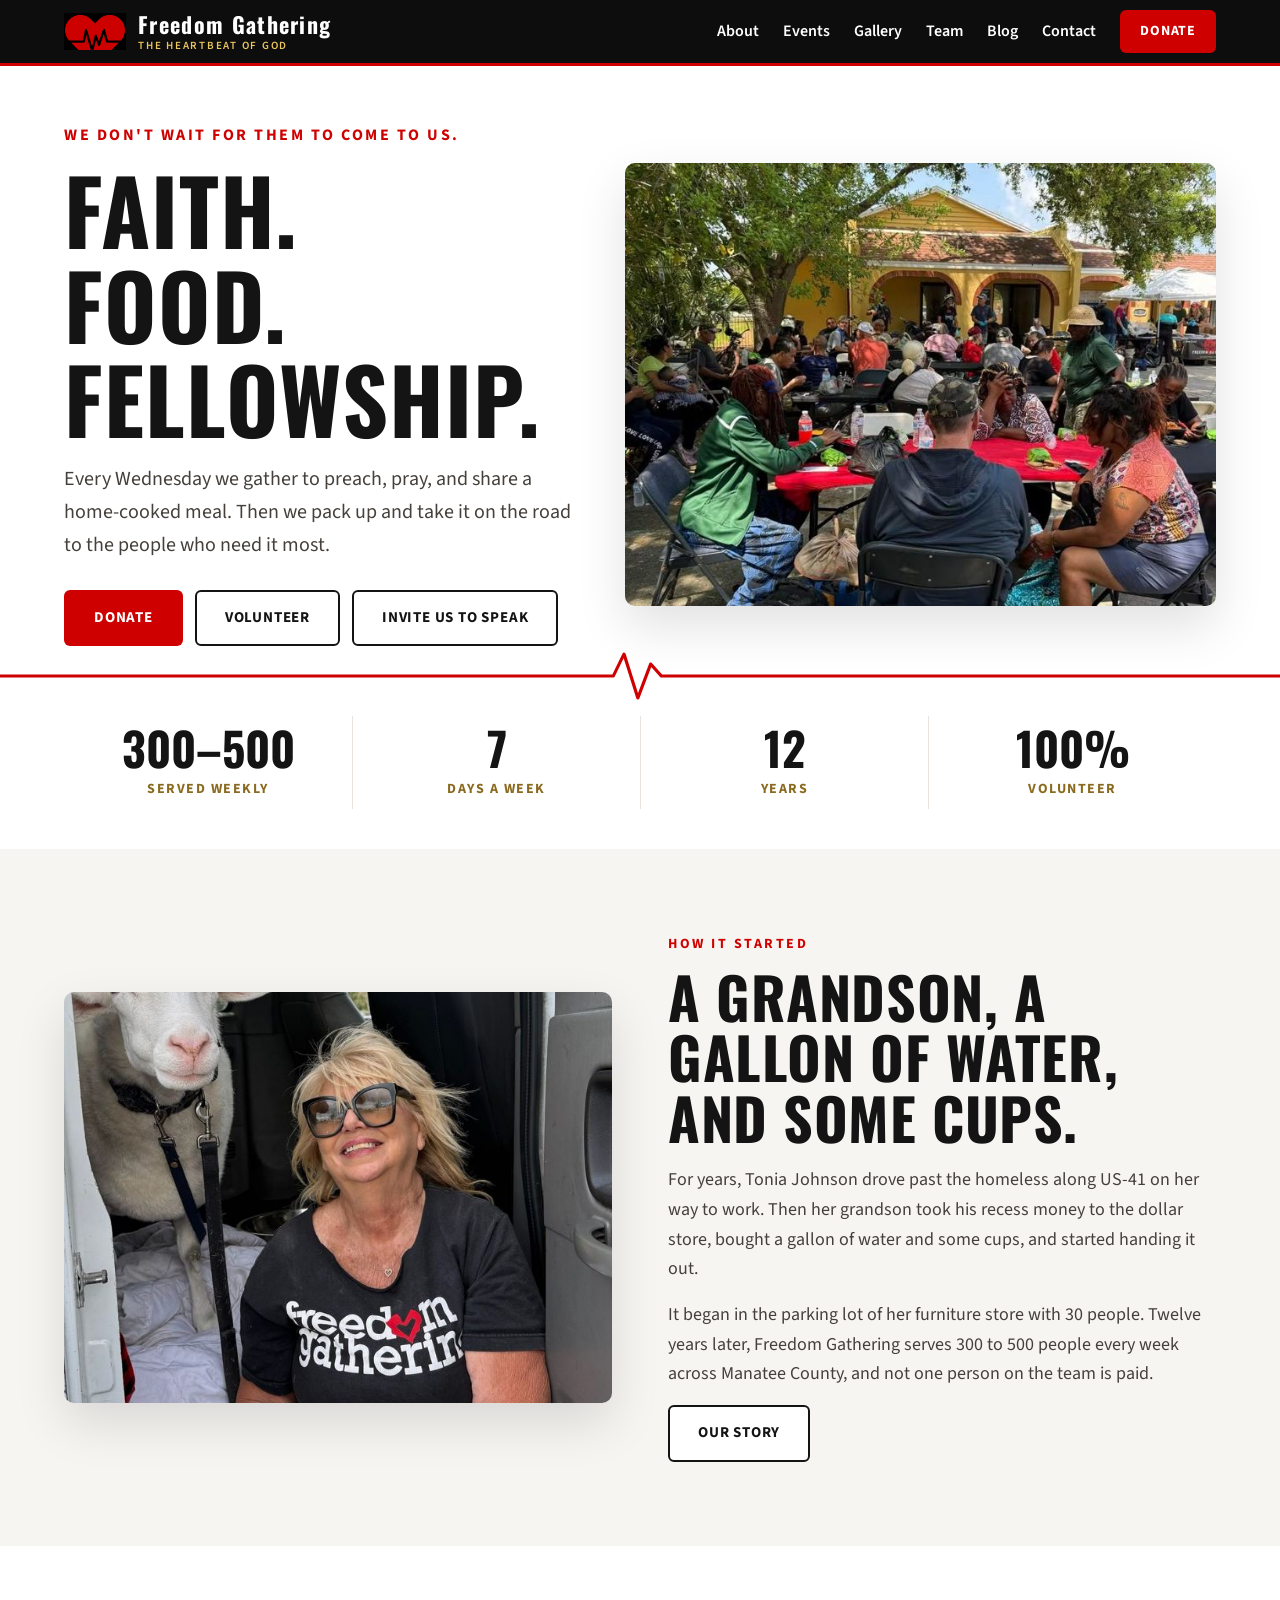
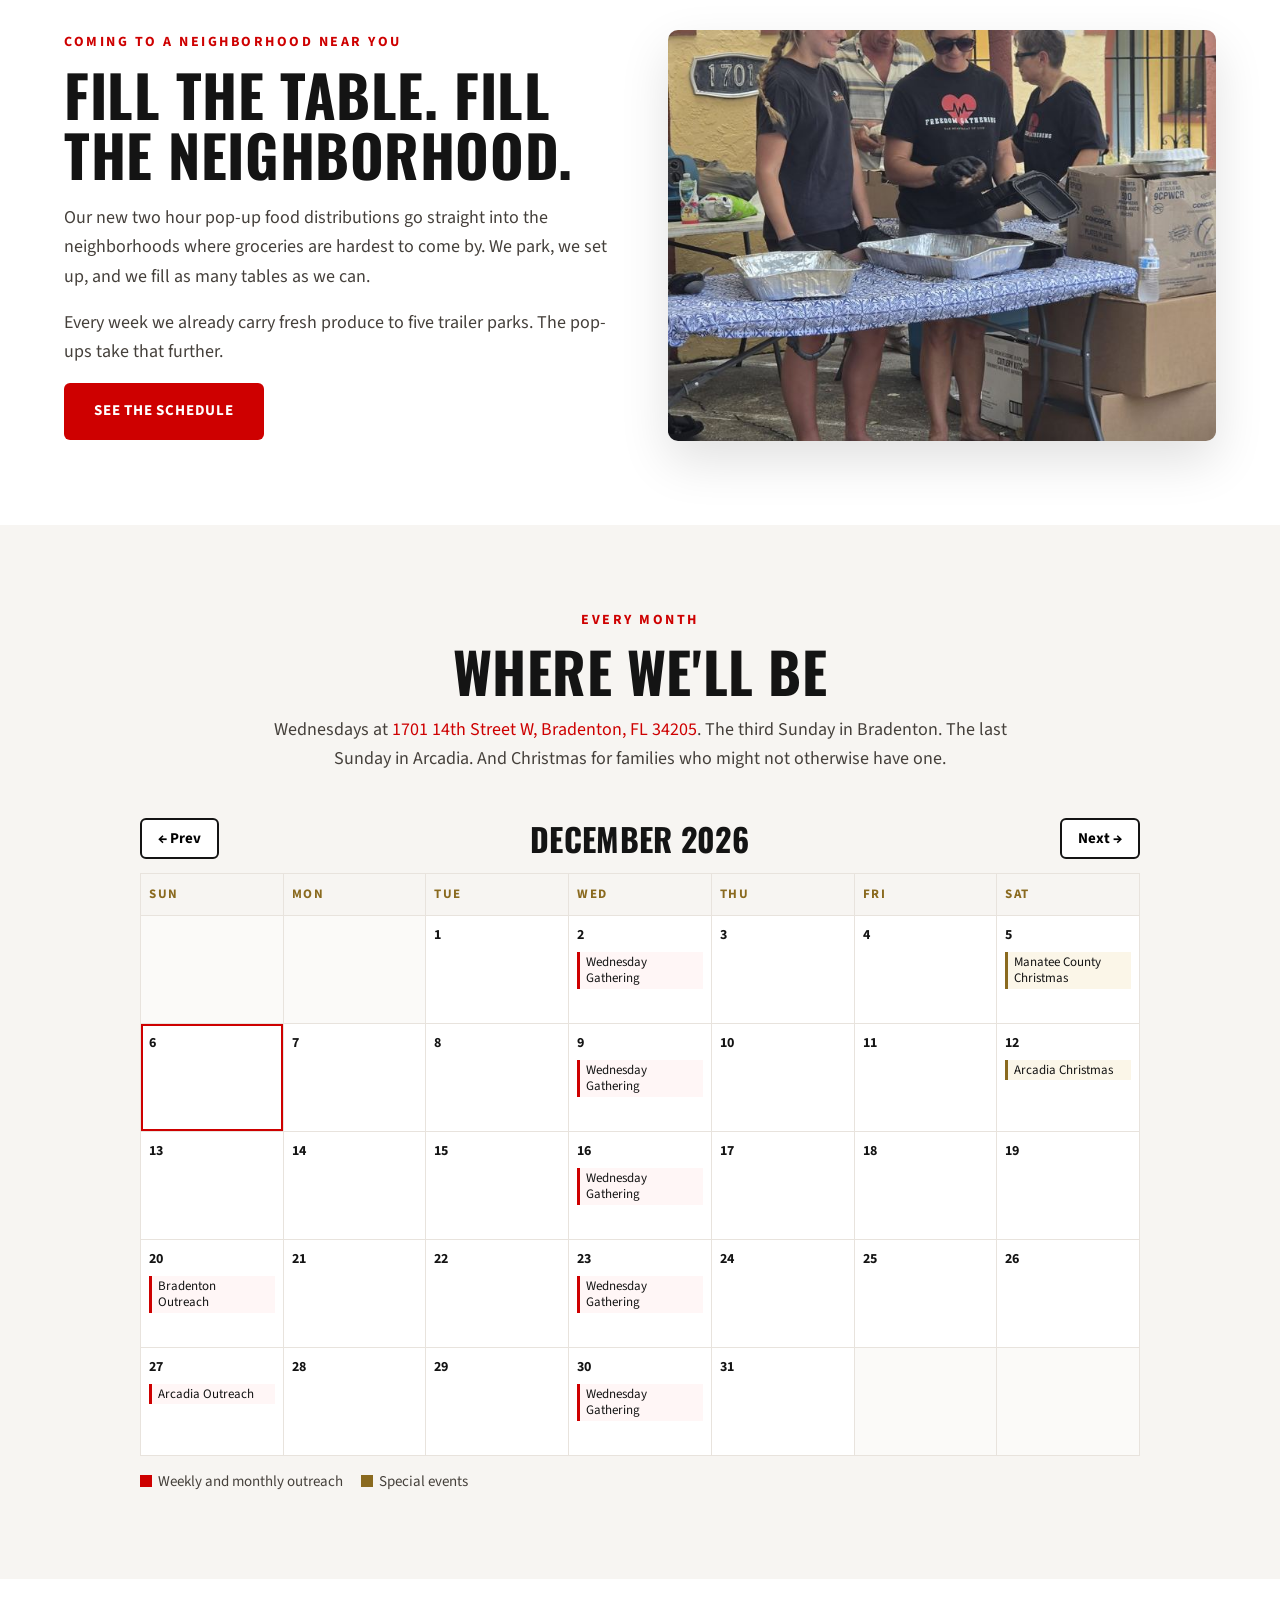
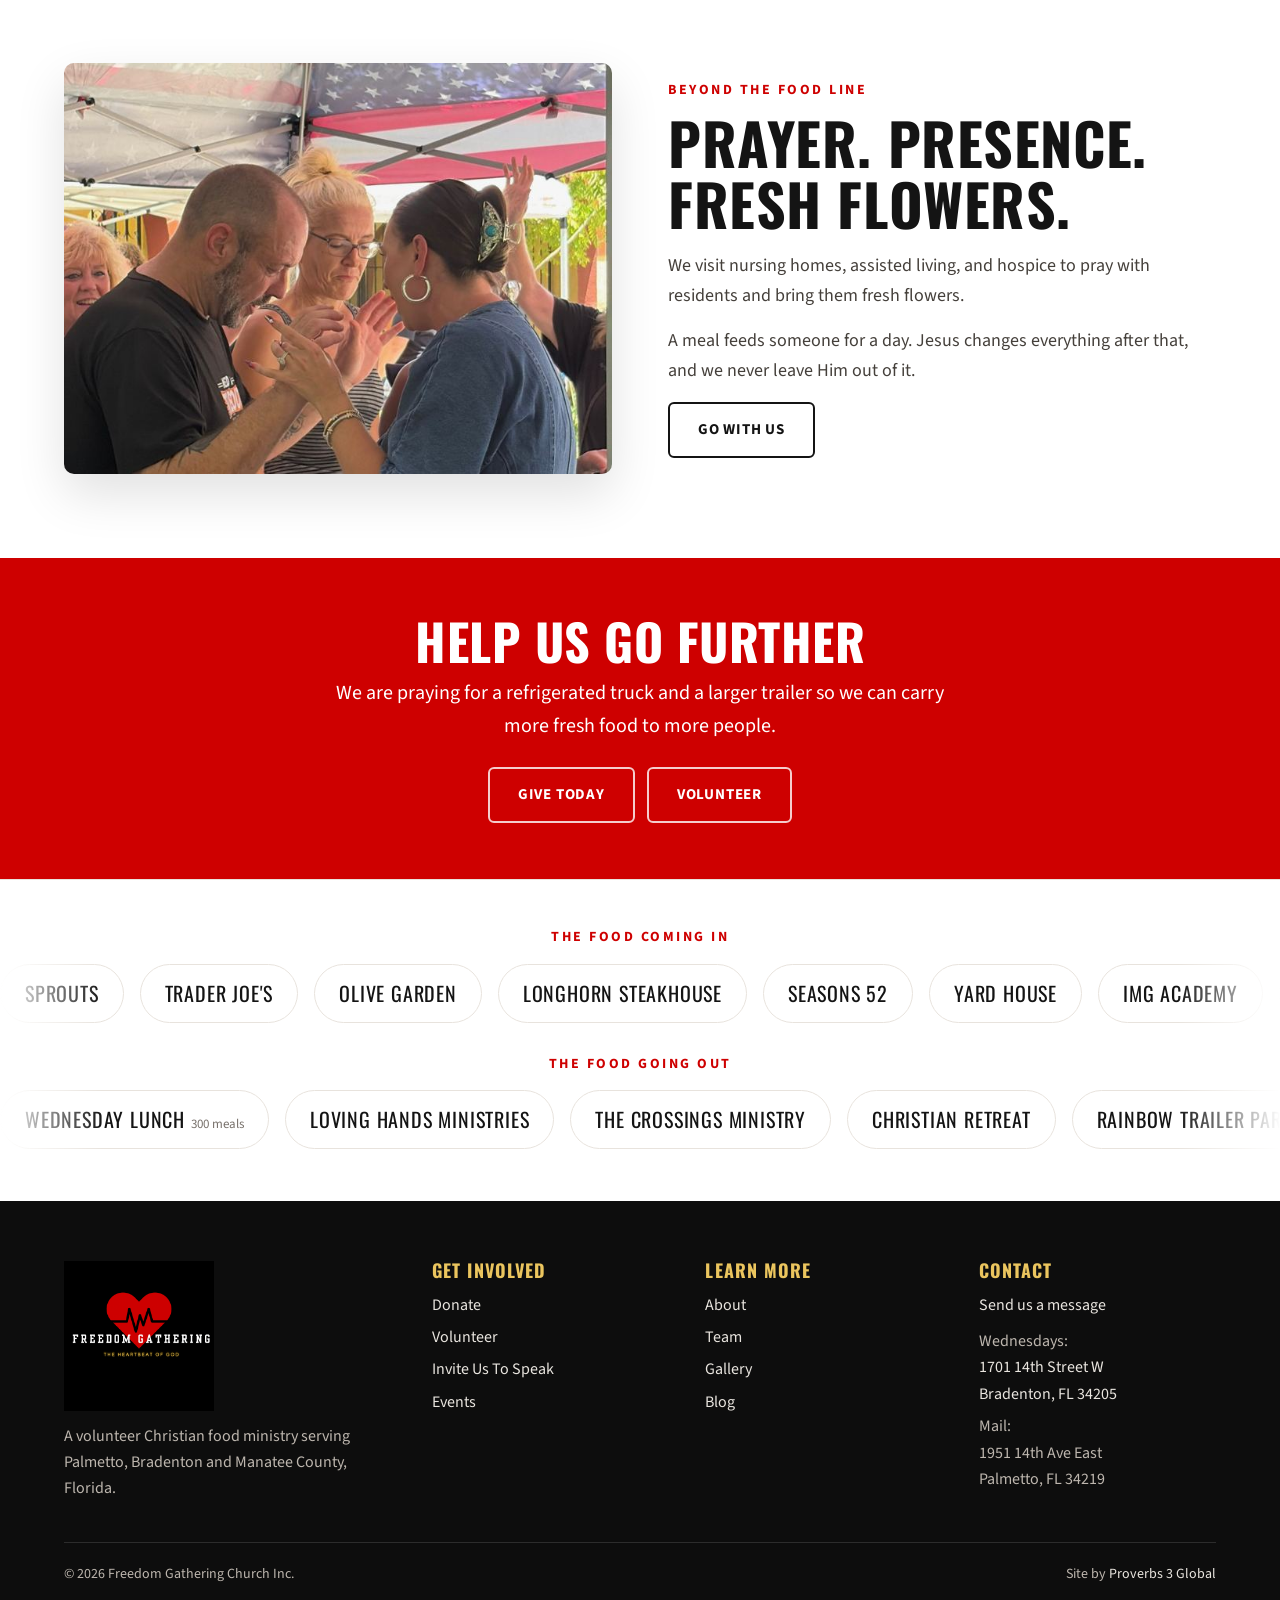
==== commit b769235b: "Cathy's answers: her photo, Wednesday and Arcadia addresses, Arcadia Christmas Dec 12, mailing ZIP 3" ====
--- a/index.html
+++ b/index.html
@@ -93,7 +93,7 @@
         <div class="section-head">
           <div class="kicker">Every month</div>
           <h2>Where we'll be</h2>
-          <p>Wednesdays in Bradenton. The third Sunday in Bradenton. The last Sunday in Arcadia. And Christmas for families who might not otherwise have one.</p>
+          <p>Wednesdays at <a href="https://maps.google.com/?q=1701+14th+Street+W,+Bradenton,+FL+34205">1701 14th Street W, Bradenton, FL 34205</a>. The third Sunday in Bradenton. The last Sunday in Arcadia. And Christmas for families who might not otherwise have one.</p>
         </div>
         <div class="cal-wrap" id="calendar"></div>
         <div class="cal-legend cal-wrap"><span>Weekly and monthly outreach</span><span class="gold">Special events</span></div>
@@ -168,6 +168,8 @@
         <div>
           <h2 class="foot-h">Contact</h2>
           <a href="contact.html">Send us a message</a>
+          <p style="margin-top:10px">Wednesdays:<br><a href="https://maps.google.com/?q=1701+14th+Street+W,+Bradenton,+FL+34205">1701 14th Street W<br>Bradenton, FL 34205</a></p>
+          <p style="margin-top:6px">Mail:<br>1951 14th Ave East<br>Palmetto, FL 34219</p>
           <!-- TODO: ministry phone and email once Cathy confirms which ones to publish -->
         </div>
       </div>
--- a/css/style.css
+++ b/css/style.css
@@ -85,7 +85,7 @@
 .stats{display:grid;grid-template-columns:repeat(4,1fr);text-align:center;padding:10px 0 40px}
 .stats div{padding:6px 12px;border-left:1px solid var(--line)}
 .stats div:first-child{border-left:0}
-.stats b{display:block;font-family:var(--display);font-size:46px;color:var(--ink);line-height:1.1}
+.stats b{display:block;white-space:nowrap;font-family:var(--display);font-size:46px;color:var(--ink);line-height:1.1}
 .stats span{font-size:14px;font-weight:700;letter-spacing:1.5px;text-transform:uppercase;color:var(--gold-dk)}
 
 /* sections */
@@ -112,7 +112,7 @@
 .cal-wrap{max-width:1000px;margin:0 auto}
 .cal-bar{display:flex;align-items:center;justify-content:space-between;margin-bottom:14px}
 .cal-bar h3{font-size:32px}
-.cal-bar button{background:#fff;border:2px solid var(--ink);border-radius:6px;font:700 15px var(--text);padding:8px 16px;cursor:pointer}
+.cal-bar button{white-space:nowrap;background:#fff;border:2px solid var(--ink);border-radius:6px;font:700 15px var(--text);padding:8px 16px;cursor:pointer}
 .cal-bar button:hover{background:var(--ink);color:#fff}
 .cal{display:grid;grid-template-columns:repeat(7,1fr);border-top:1px solid var(--line);border-left:1px solid var(--line);background:#fff}
 .cal .dow{font-size:13px;font-weight:700;letter-spacing:1.5px;text-transform:uppercase;color:var(--gold-dk);padding:10px 8px;border-right:1px solid var(--line);border-bottom:1px solid var(--line);background:var(--bg-soft)}
@@ -238,6 +238,10 @@
   .cal-list li{list-style:none;border-left:4px solid var(--red);background:#fff;padding:10px 14px;margin-bottom:8px}
   .cal-list li.gold{border-left-color:var(--gold-dk)}
   .cal-list b{color:var(--ink);display:block}
+  .cal-bar{gap:10px}
+  .cal-bar h3{font-size:24px;text-align:center}
+  .cal-bar button{padding:8px 12px;font-size:14px}
+  .stats b{font-size:38px}
 }
 @media (max-width:620px){
   body{font-size:17px}
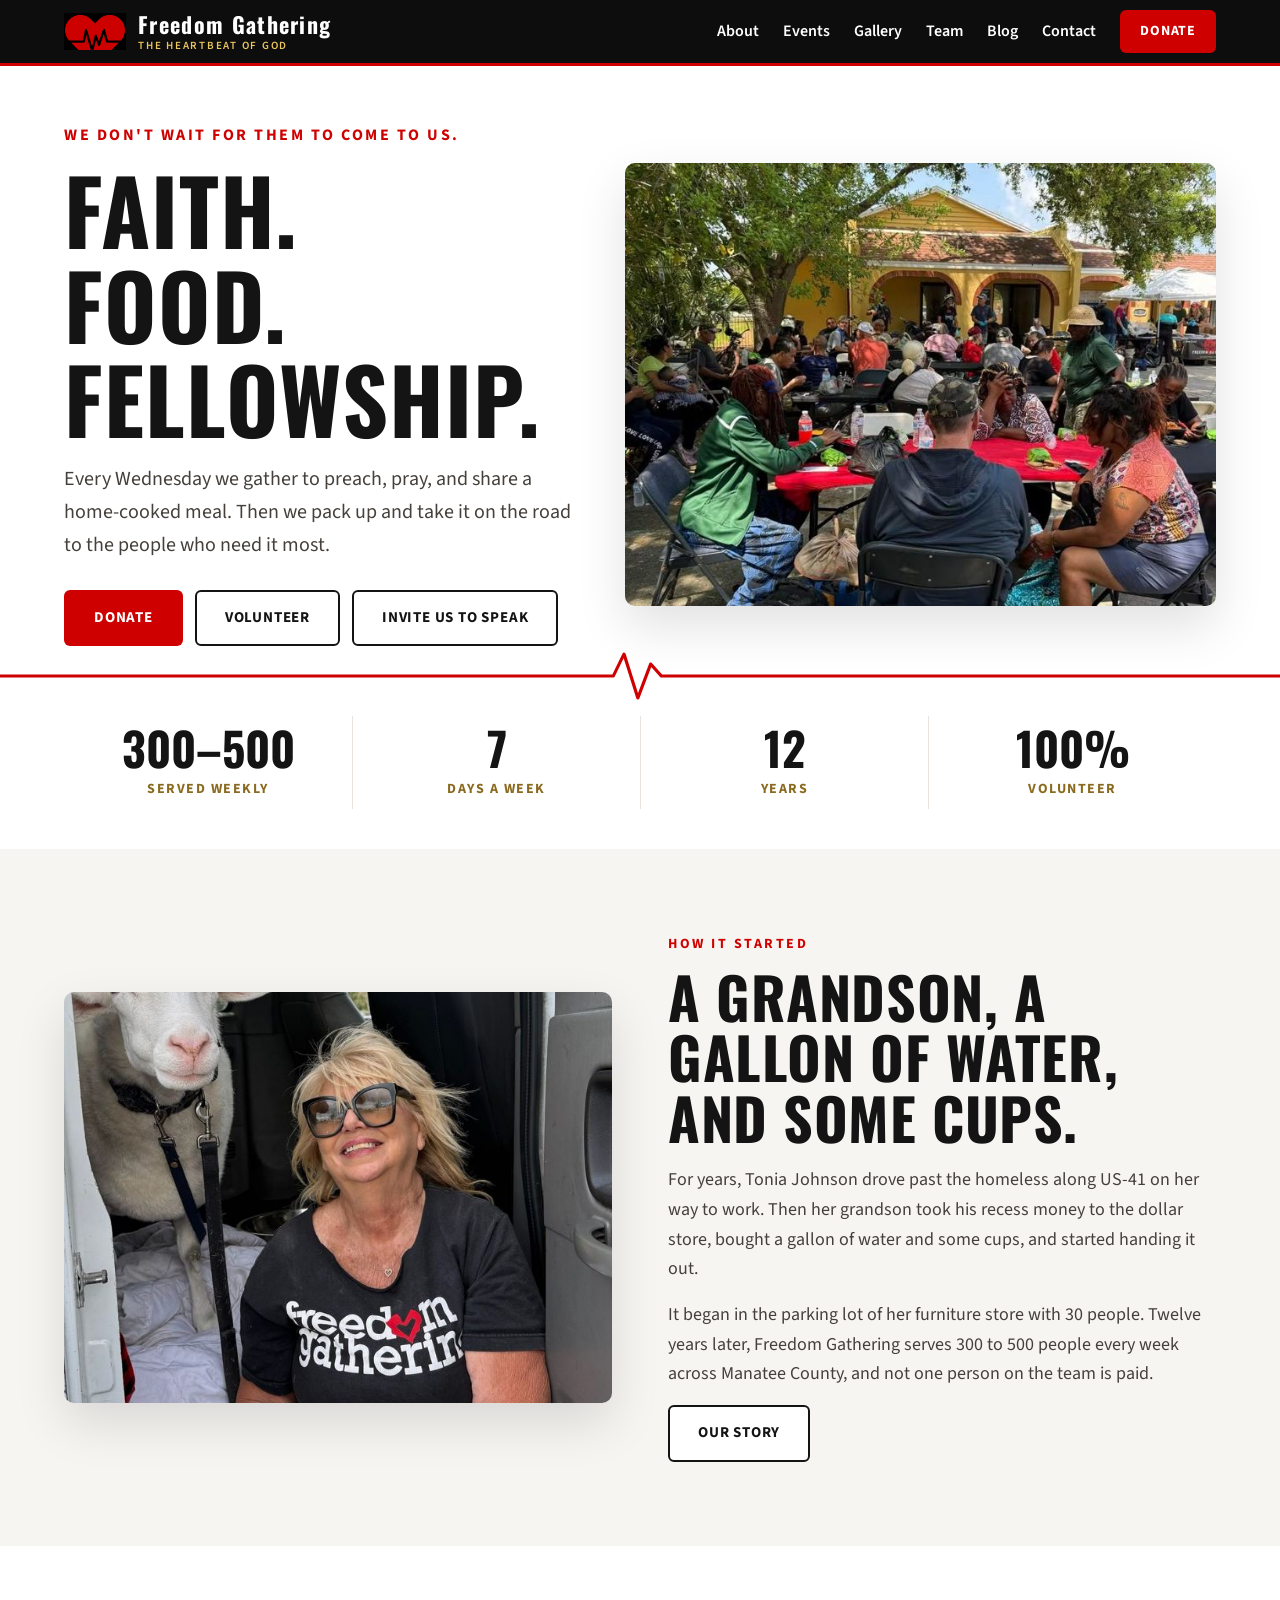
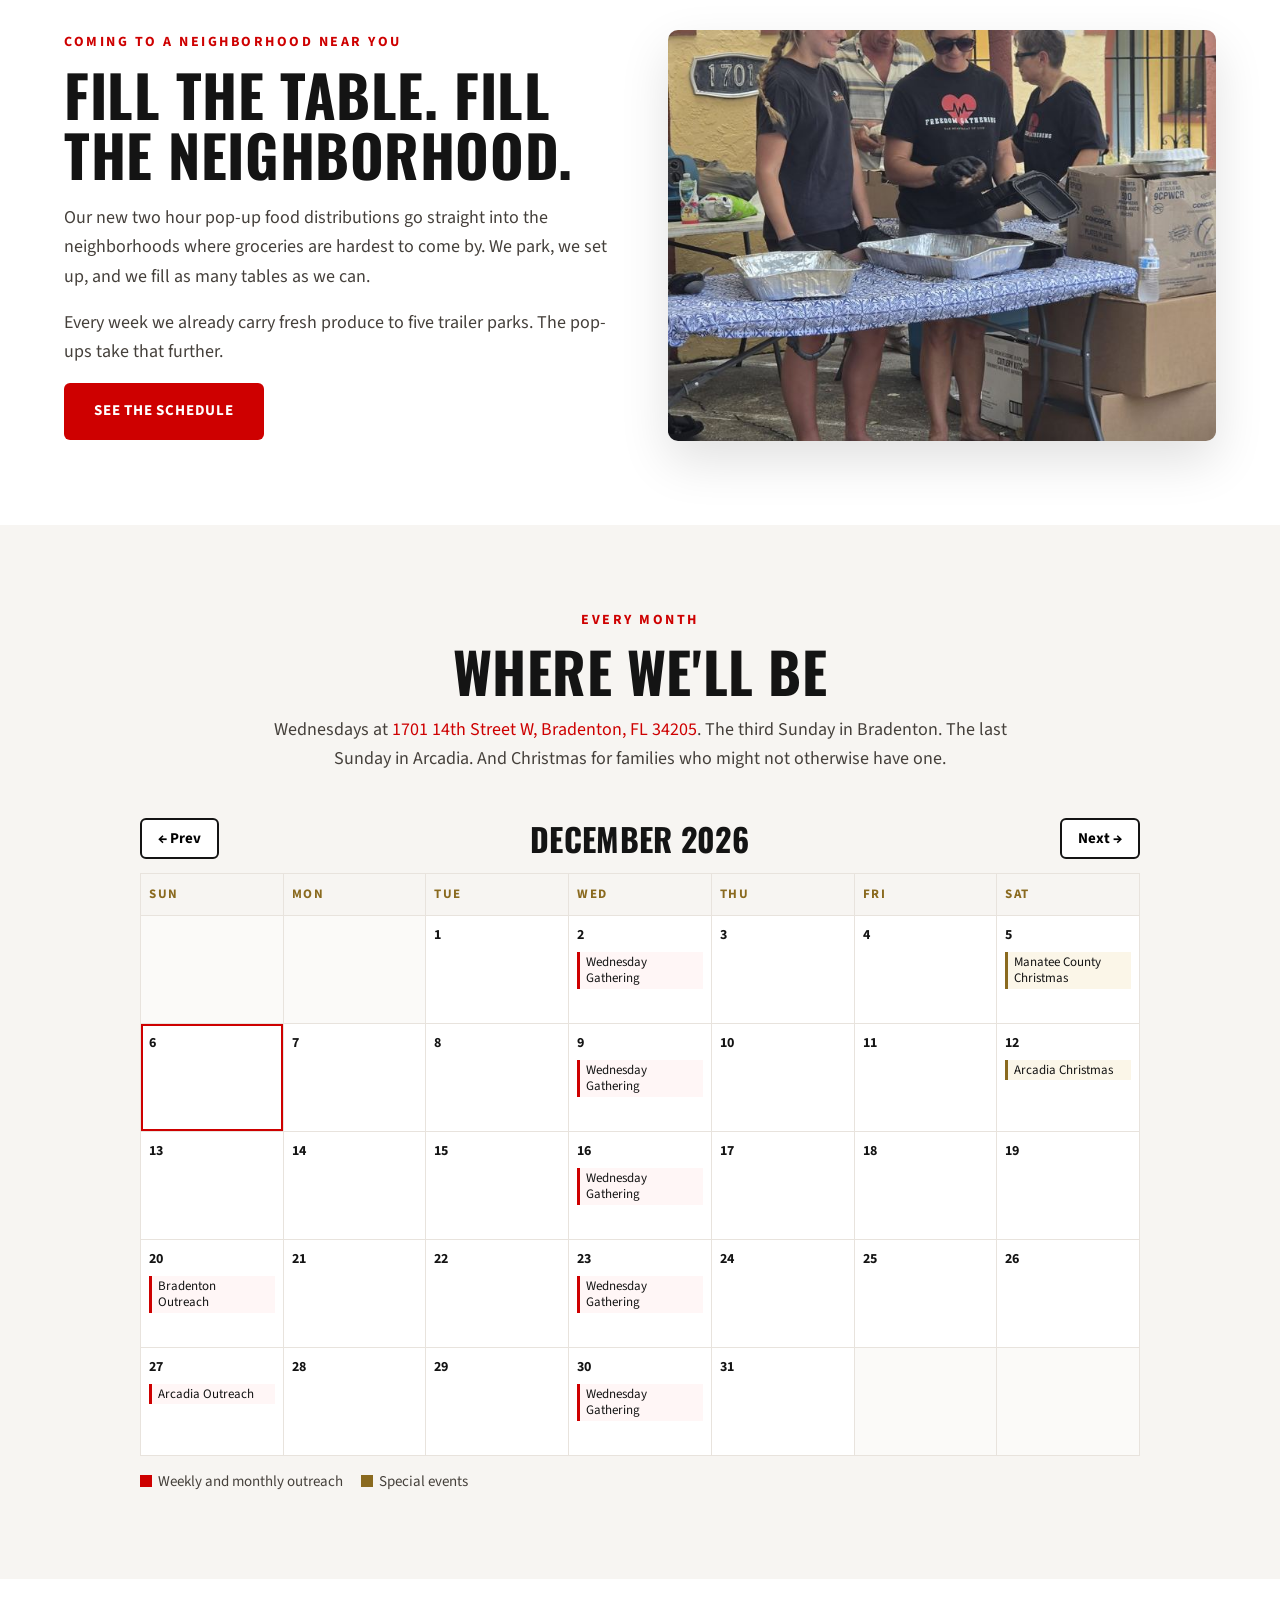
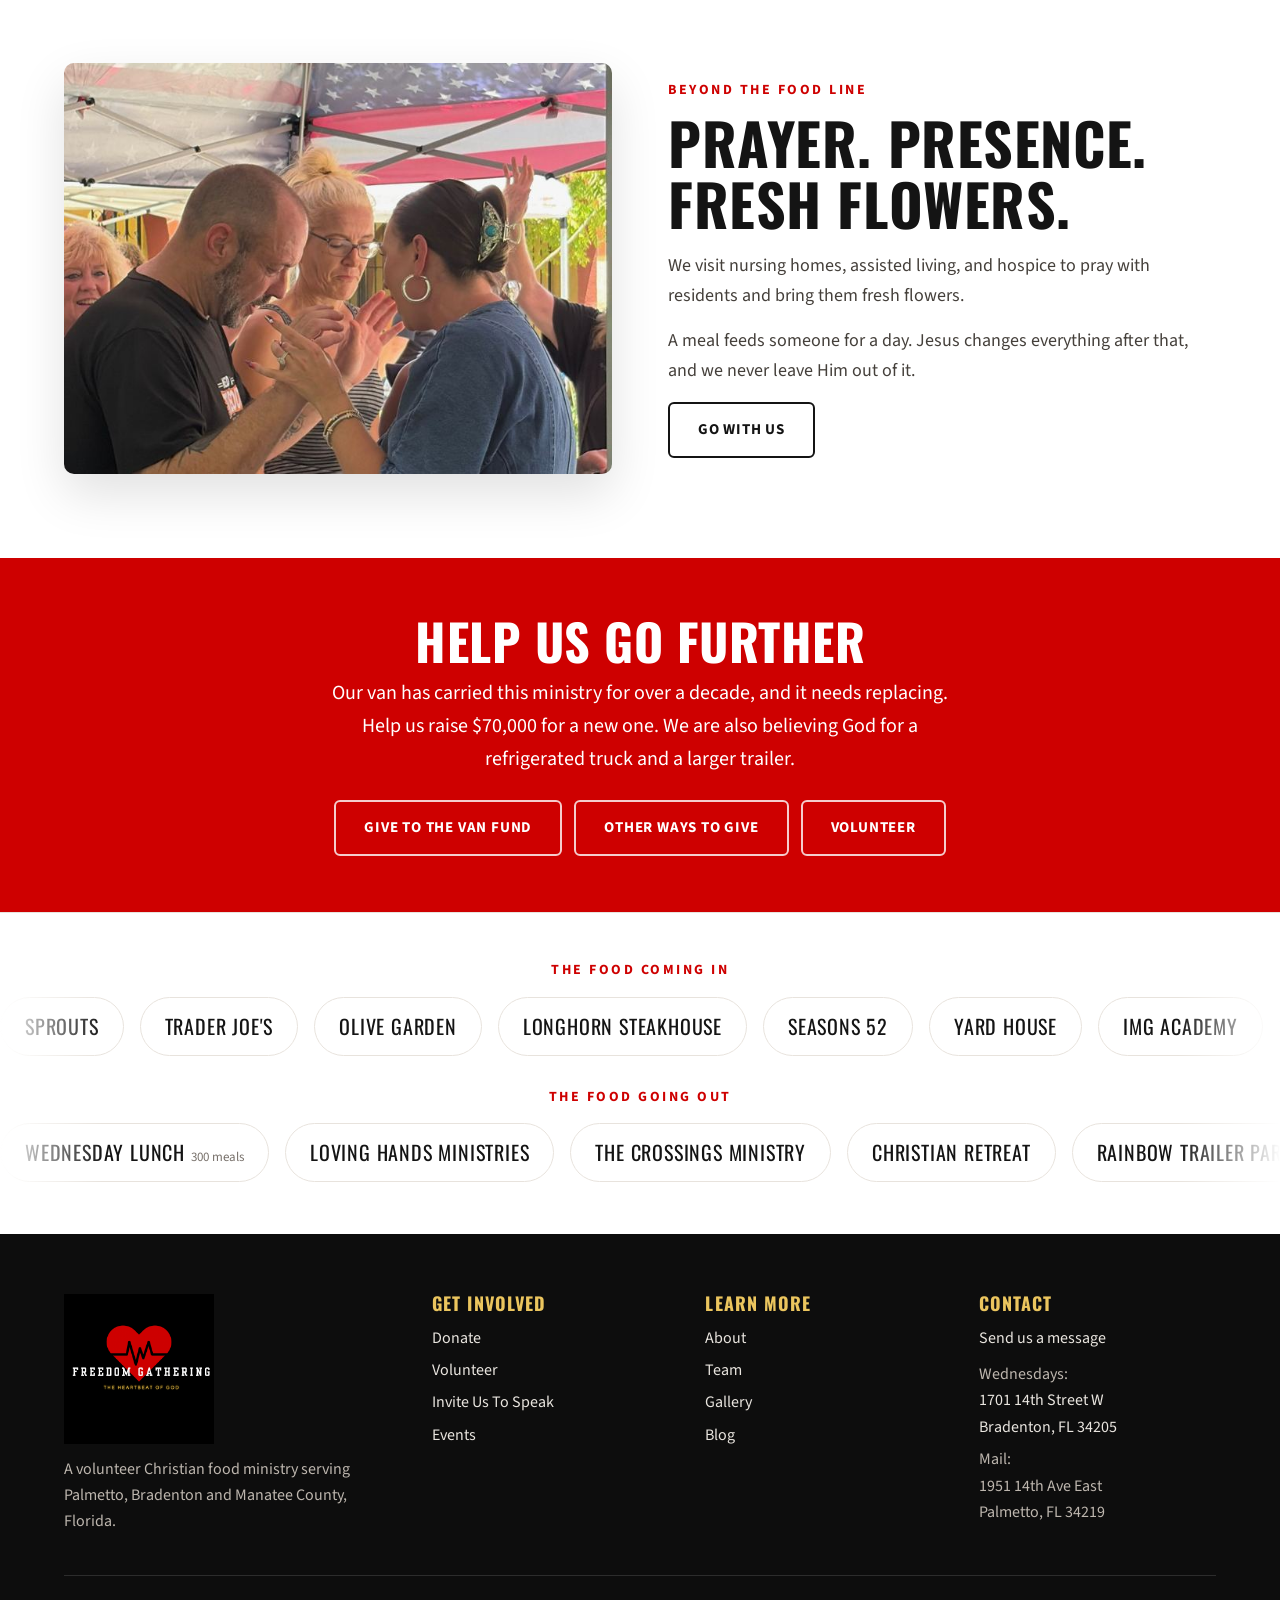
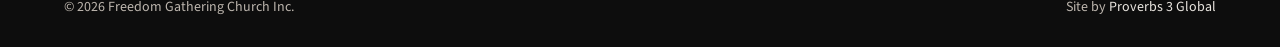
==== commit 2424f209: "Add the new ministry van GoFundMe ($70,000) to Give and the home page; keep truck and trailer as nee" ====
--- a/index.html
+++ b/index.html
@@ -116,9 +116,10 @@
     <section class="cta-band">
       <div class="wrap">
         <h2>Help us go further</h2>
-        <p>We are praying for a refrigerated truck and a larger trailer so we can carry more fresh food to more people.</p>
+        <p>Our van has carried this ministry for over a decade, and it needs replacing. Help us raise $70,000 for a new one. We are also believing God for a refrigerated truck and a larger trailer.</p>
         <div class="btn-row">
-          <a href="give.html" class="btn btn-line-light">Give Today</a>
+          <a href="https://www.gofundme.com/f/donate-toward-a-reliable-ministry-van" class="btn btn-line-light" target="_blank" rel="noopener">Give to the Van Fund</a>
+          <a href="give.html" class="btn btn-line-light">Other Ways to Give</a>
           <a href="contact.html#volunteer" class="btn btn-line-light">Volunteer</a>
         </div>
       </div>
--- a/css/style.css
+++ b/css/style.css
@@ -181,6 +181,11 @@
 .form input,.form select,.form textarea{font:inherit;font-size:17px;padding:12px 14px;border:1px solid #cfc8c0;border-radius:6px;background:#fff;color:var(--ink);width:100%}
 .form textarea{min-height:130px;resize:vertical}
 .form .note{font-size:14px;color:var(--muted)}
+.form .hp{position:absolute;left:-9999px;width:1px;height:1px;opacity:0}
+.form-status{font-weight:700;min-height:1.2em}
+.form-status.ok{color:#1d7a35}
+.form-status.err{color:var(--red)}
+.form button[disabled]{opacity:.6;cursor:wait}
 .tabs{display:flex;gap:8px;flex-wrap:wrap;margin-bottom:18px}
 .tabs a{padding:10px 18px;border:2px solid var(--ink);border-radius:6px;font-weight:700;color:var(--ink);text-transform:uppercase;font-size:14px;letter-spacing:.8px}
 .tabs a:hover{background:var(--ink);color:#fff}
@@ -192,6 +197,9 @@
 .trust{font-size:15px;color:#bdb6ae;margin-top:18px}
 .needs{display:grid;grid-template-columns:1fr 1fr;gap:24px}
 .need{border:1px solid var(--line);border-radius:10px;padding:28px;background:#fff}
+.need-feature{margin-bottom:24px;border:2px solid var(--red);text-align:center}
+.need-feature p{max-width:680px;margin:0 auto 18px}
+.need-feature .btn-row{justify-content:center}
 .need h3{font-size:28px;margin:6px 0 10px}
 
 /* closing call to action */
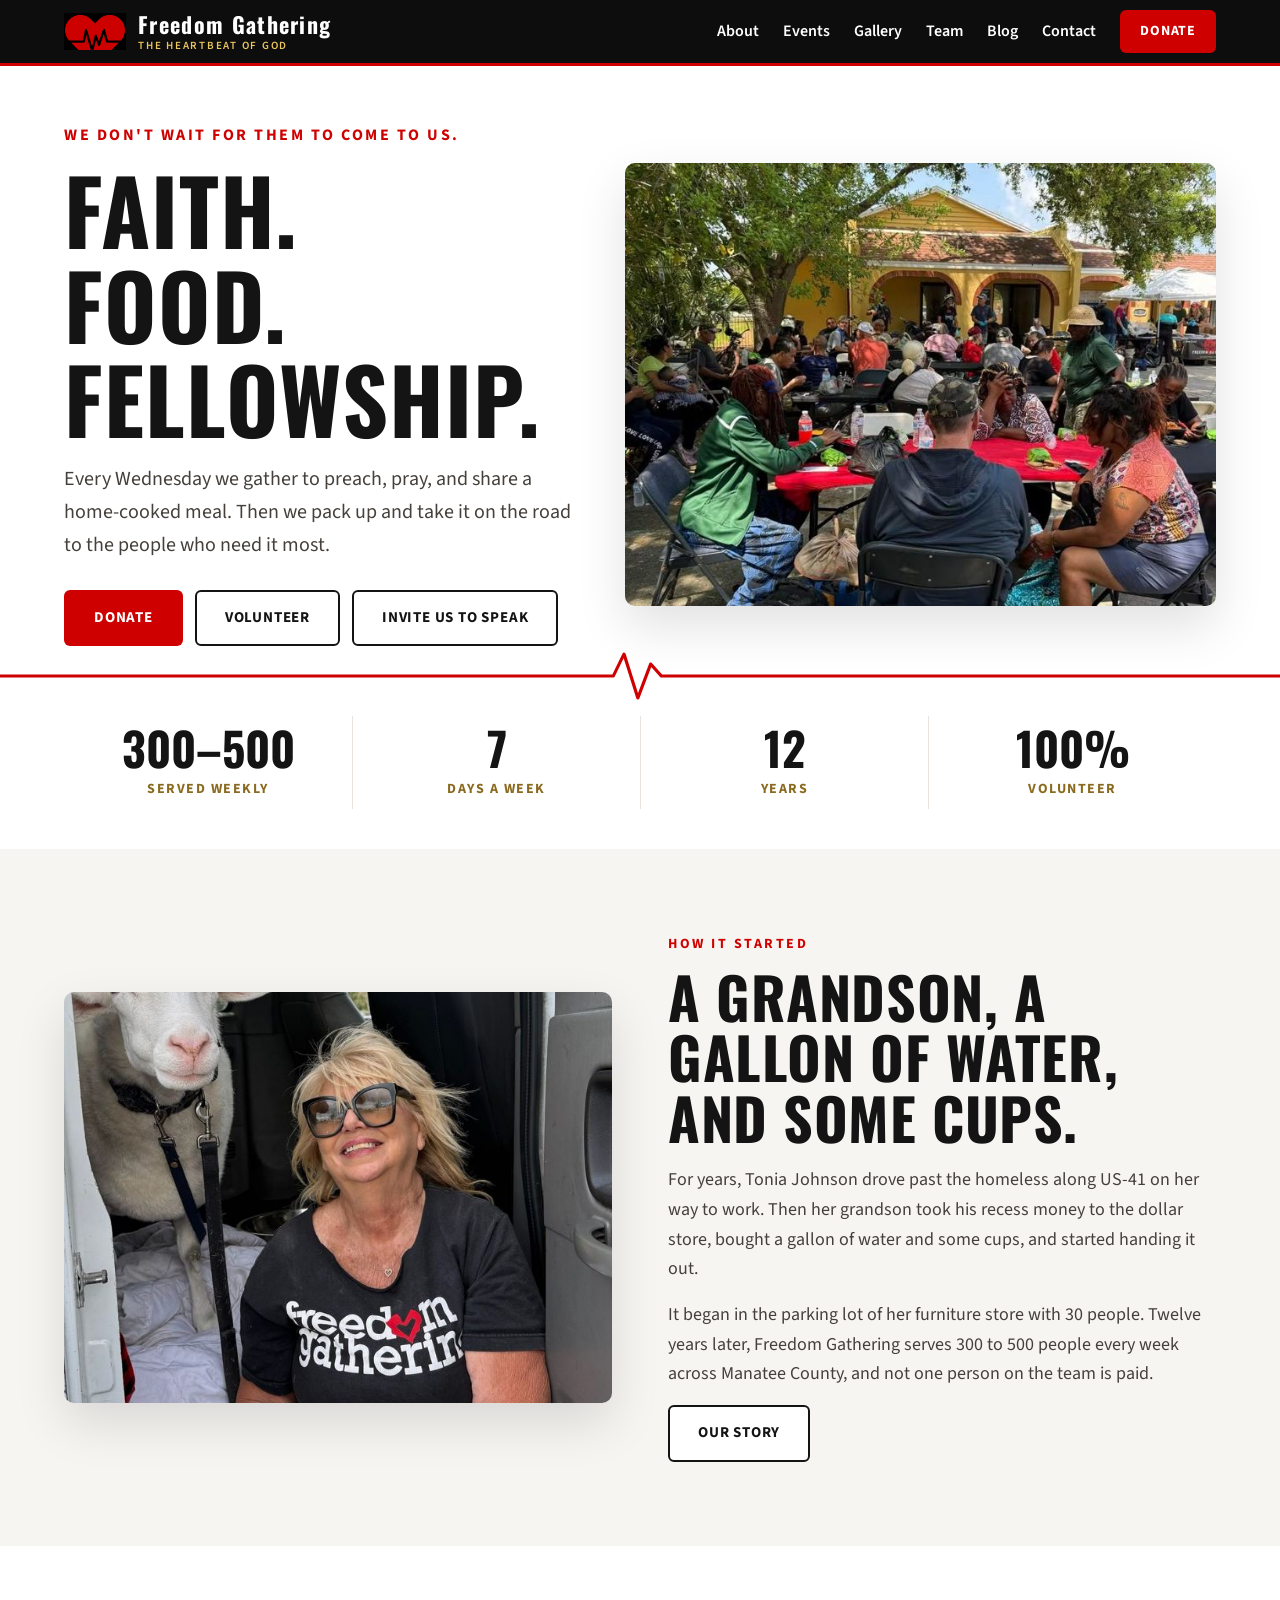
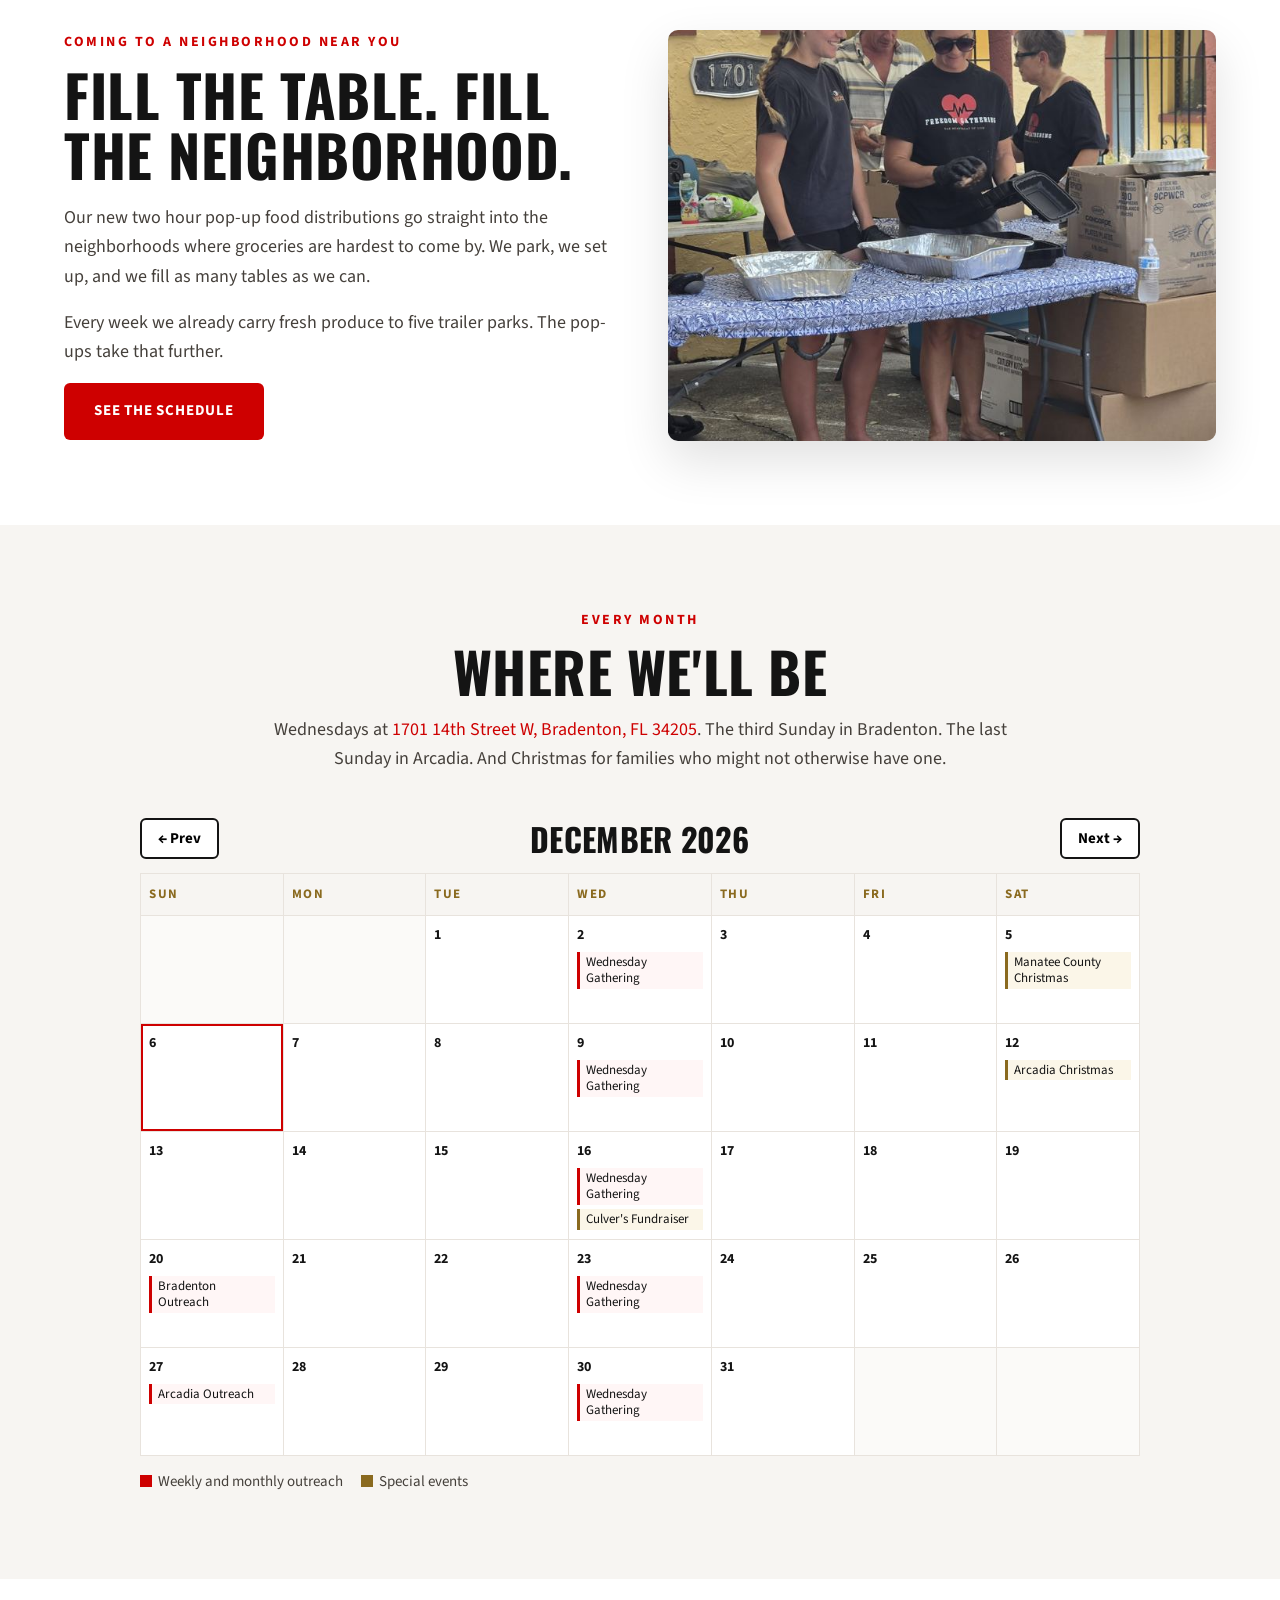
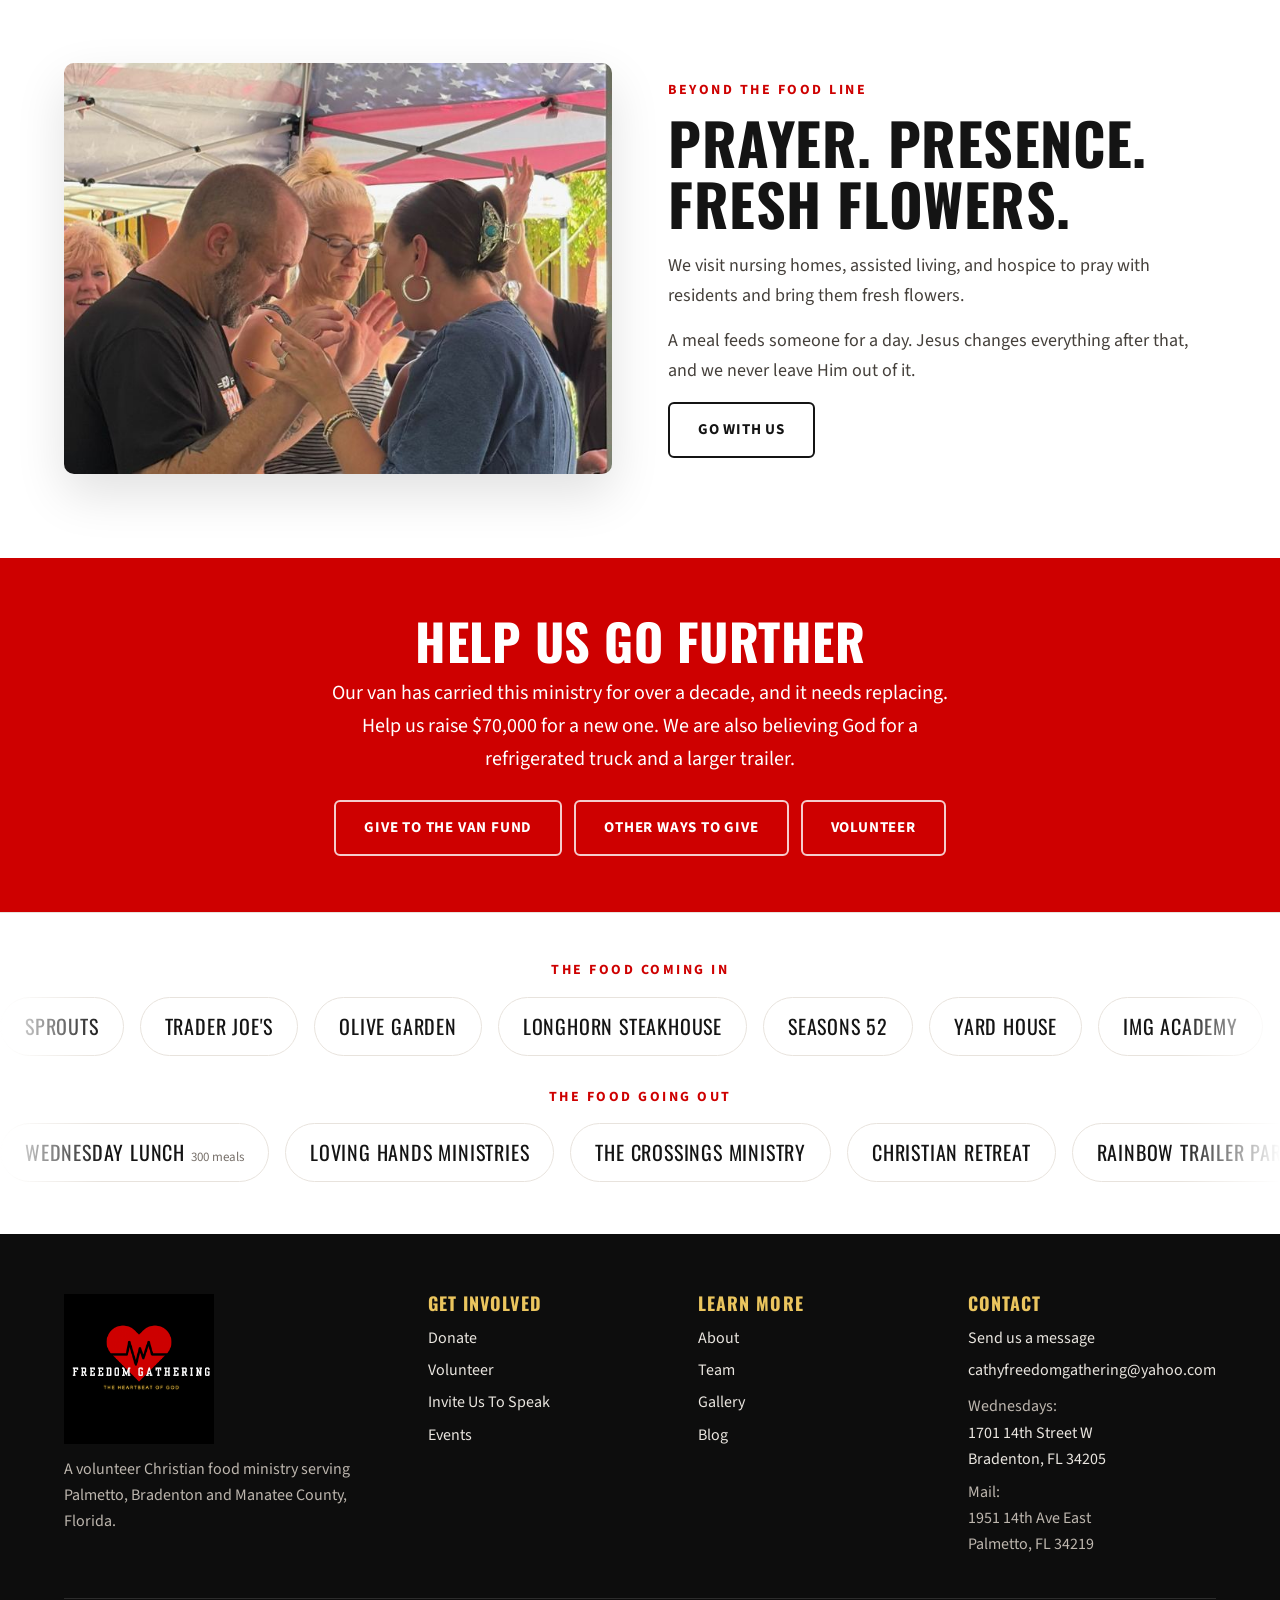
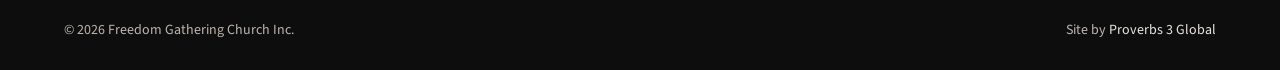
==== commit ecaaf1fd: "Cathy's updates: Bradenton outreach and Manatee Christmas addresses, Culver's fundraiser nights, pub" ====
--- a/index.html
+++ b/index.html
@@ -169,6 +169,7 @@
         <div>
           <h2 class="foot-h">Contact</h2>
           <a href="contact.html">Send us a message</a>
+          <a href="mailto:cathyfreedomgathering@yahoo.com">cathyfreedomgathering@yahoo.com</a>
           <p style="margin-top:10px">Wednesdays:<br><a href="https://maps.google.com/?q=1701+14th+Street+W,+Bradenton,+FL+34205">1701 14th Street W<br>Bradenton, FL 34205</a></p>
           <p style="margin-top:6px">Mail:<br>1951 14th Ave East<br>Palmetto, FL 34219</p>
           <!-- TODO: ministry phone and email once Cathy confirms which ones to publish -->
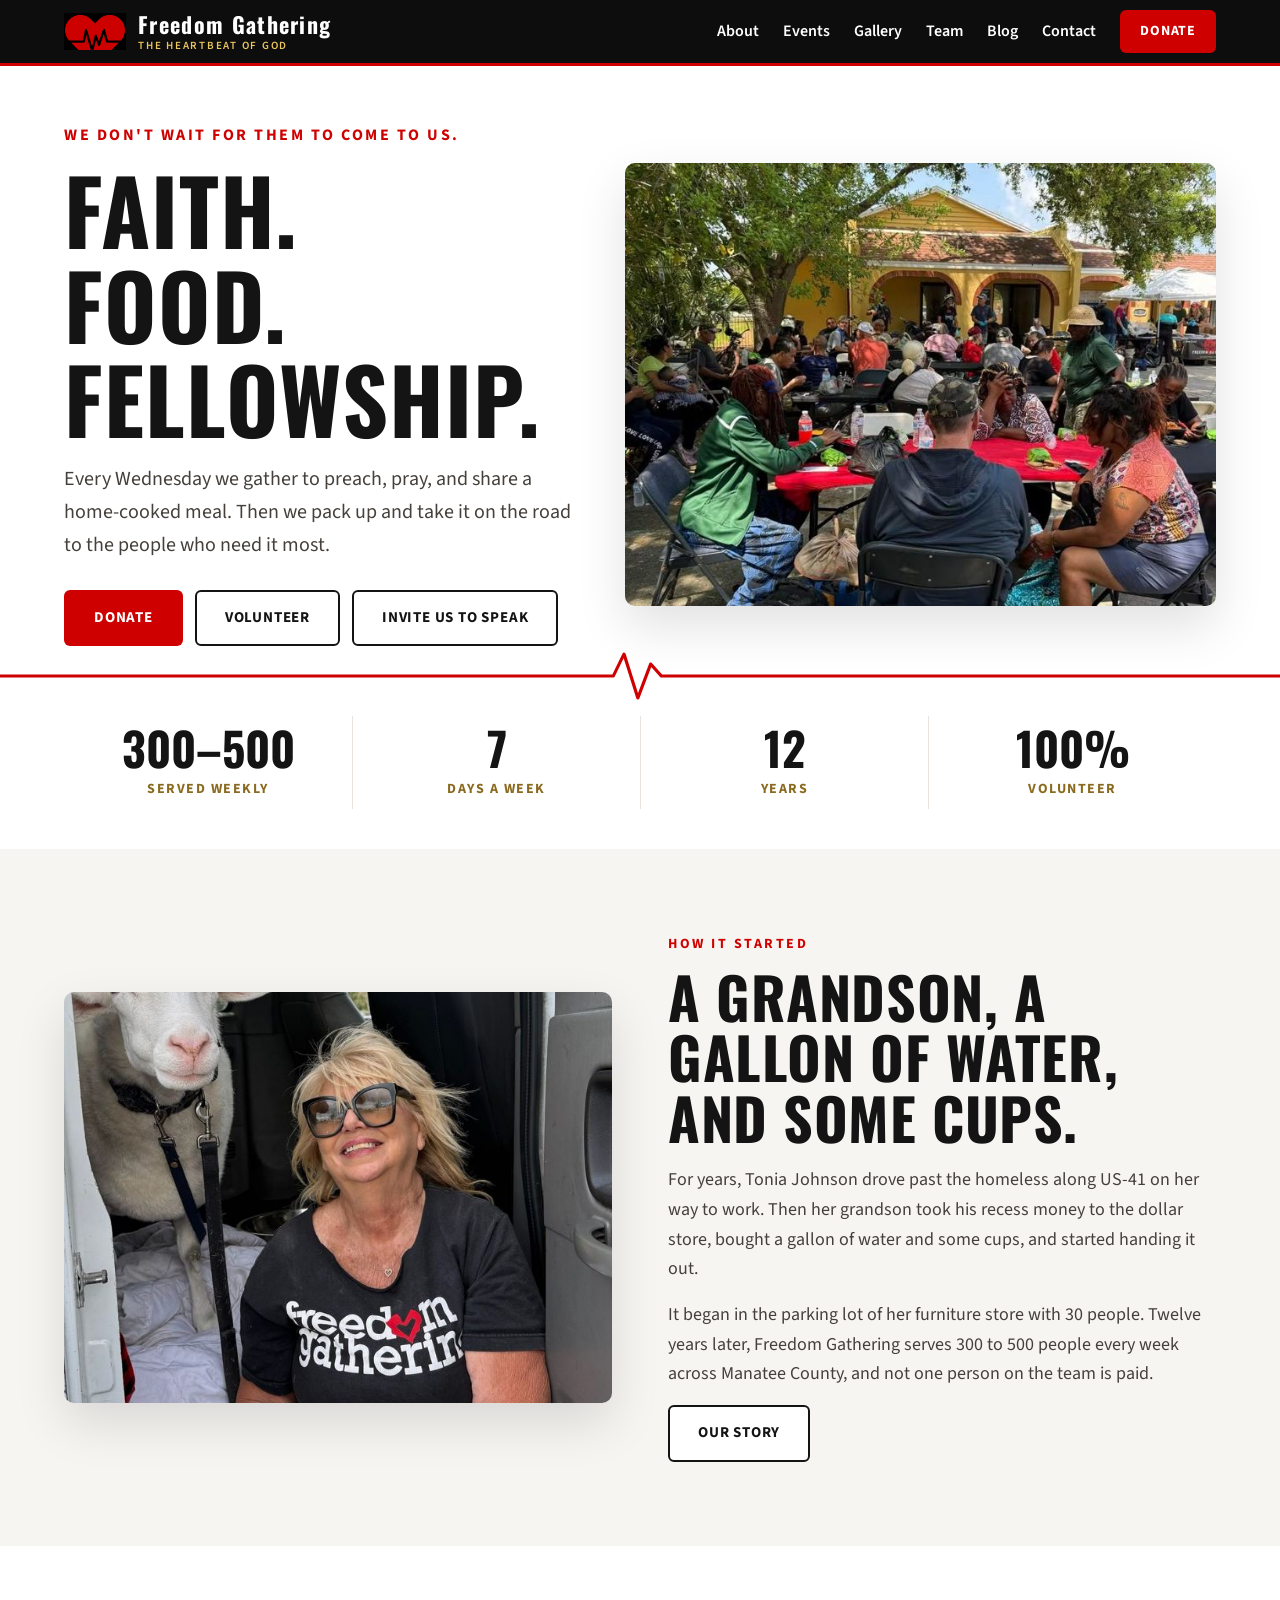
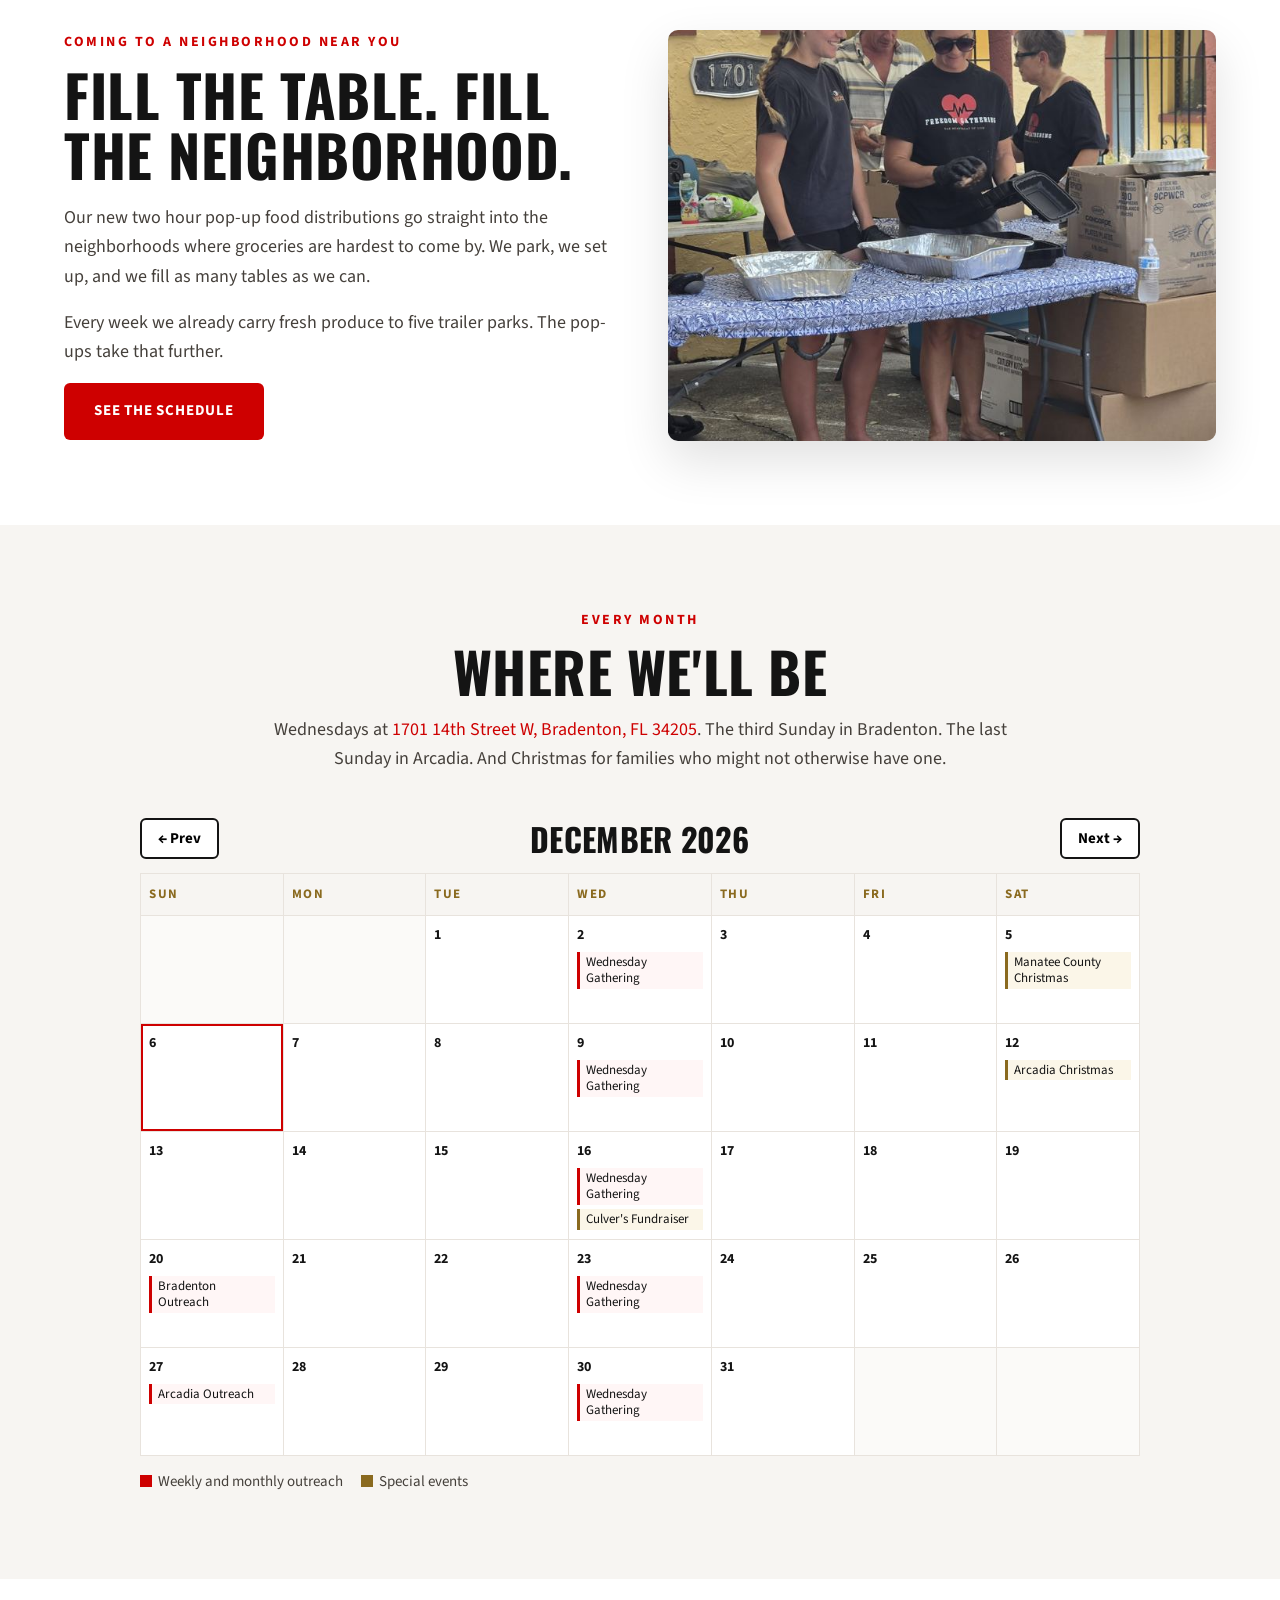
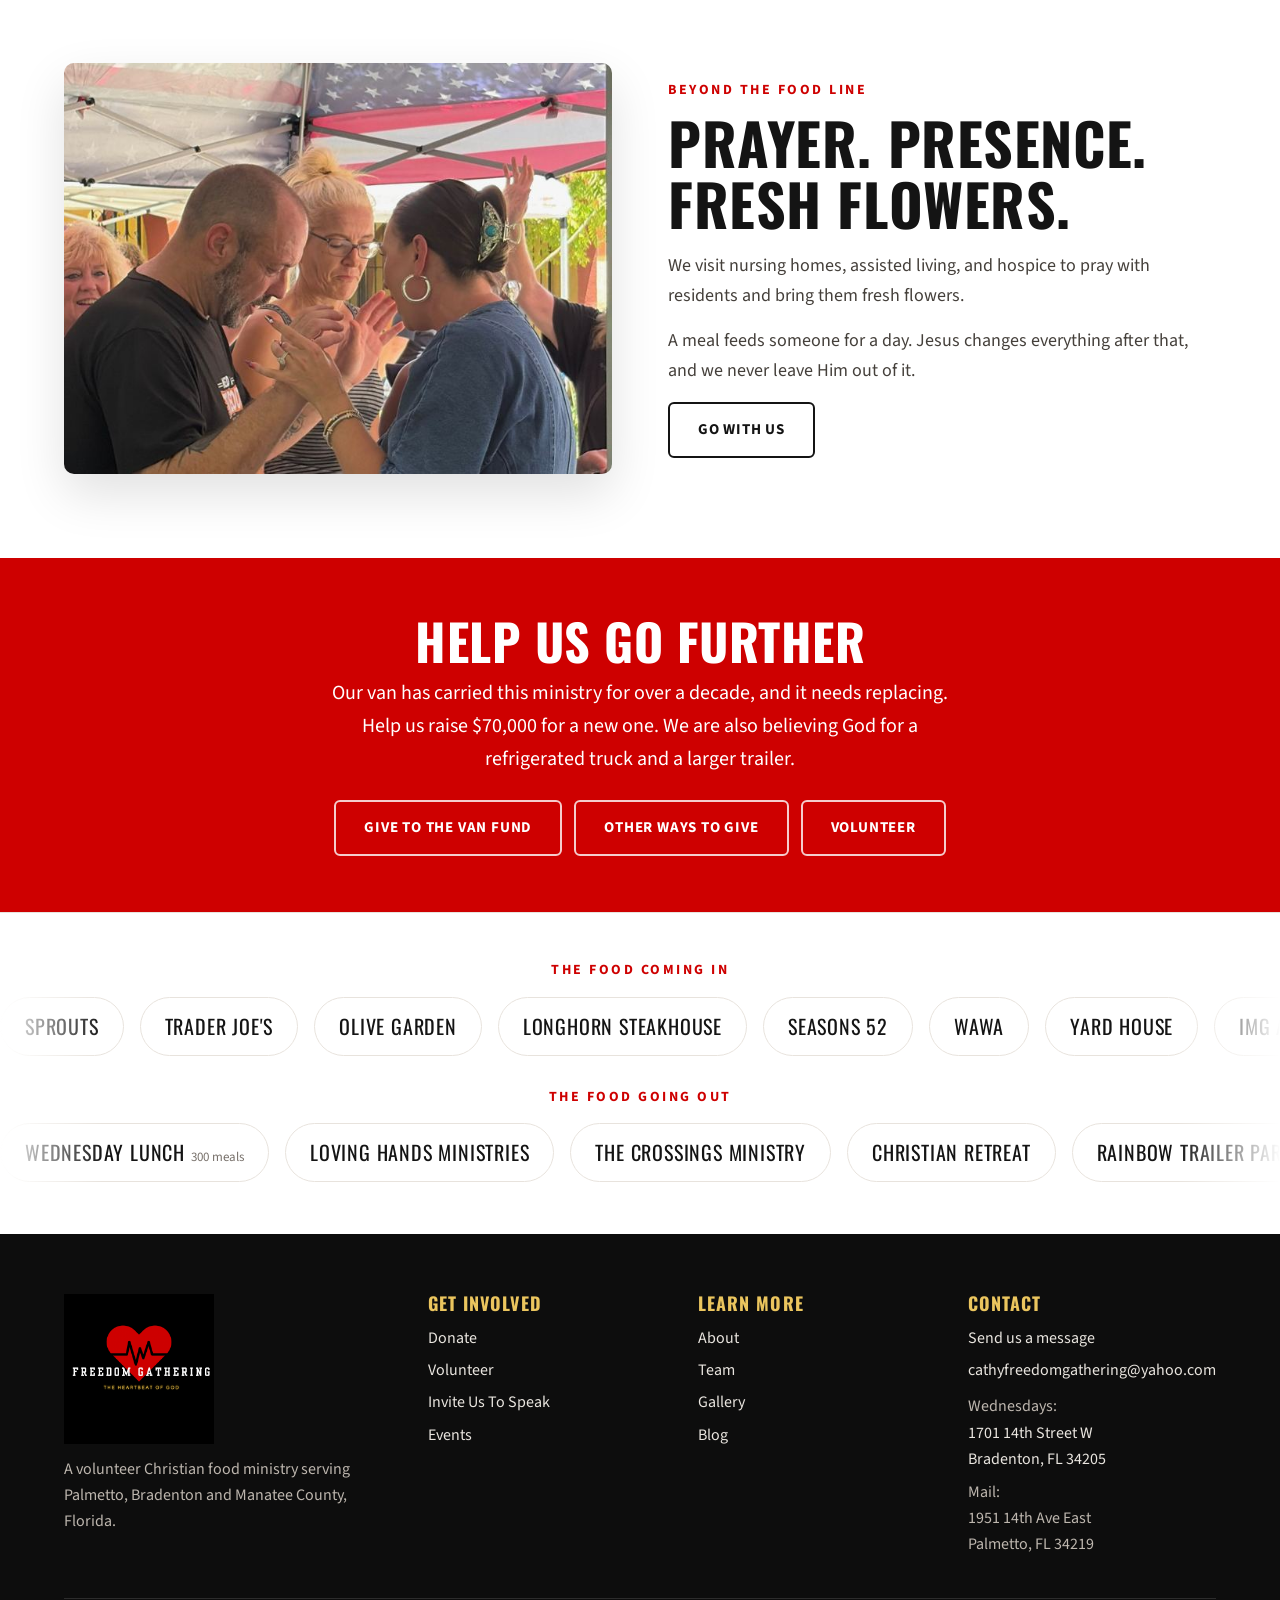
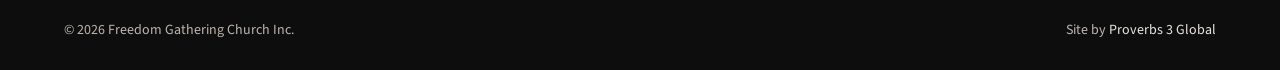
==== commit 8909d5fd: "Cathy's Nov changes: Veterans Stand Down Nov 7, Water's Edge visit Nov 19, Arcadia turkey outreach m" ====
--- a/index.html
+++ b/index.html
@@ -129,7 +129,7 @@
       <div class="kicker strip-label">The food coming in</div>
       <div class="marquee"><div class="track">
         <span class="chip">Sprouts</span><span class="chip">Trader Joe's</span><span class="chip">Olive Garden</span>
-        <span class="chip">Longhorn Steakhouse</span><span class="chip">Seasons 52</span><span class="chip">Yard House</span>
+        <span class="chip">Longhorn Steakhouse</span><span class="chip">Seasons 52</span><span class="chip">Wawa</span><span class="chip">Yard House</span>
         <span class="chip">IMG Academy</span><span class="chip">McDonald's</span><span class="chip">Good Neighbors</span>
         <span class="chip">Manatee County Food Bank</span><span class="chip">Salvation Army</span><span class="chip">Centerstone</span>
         <span class="chip">Manatee County Health</span>
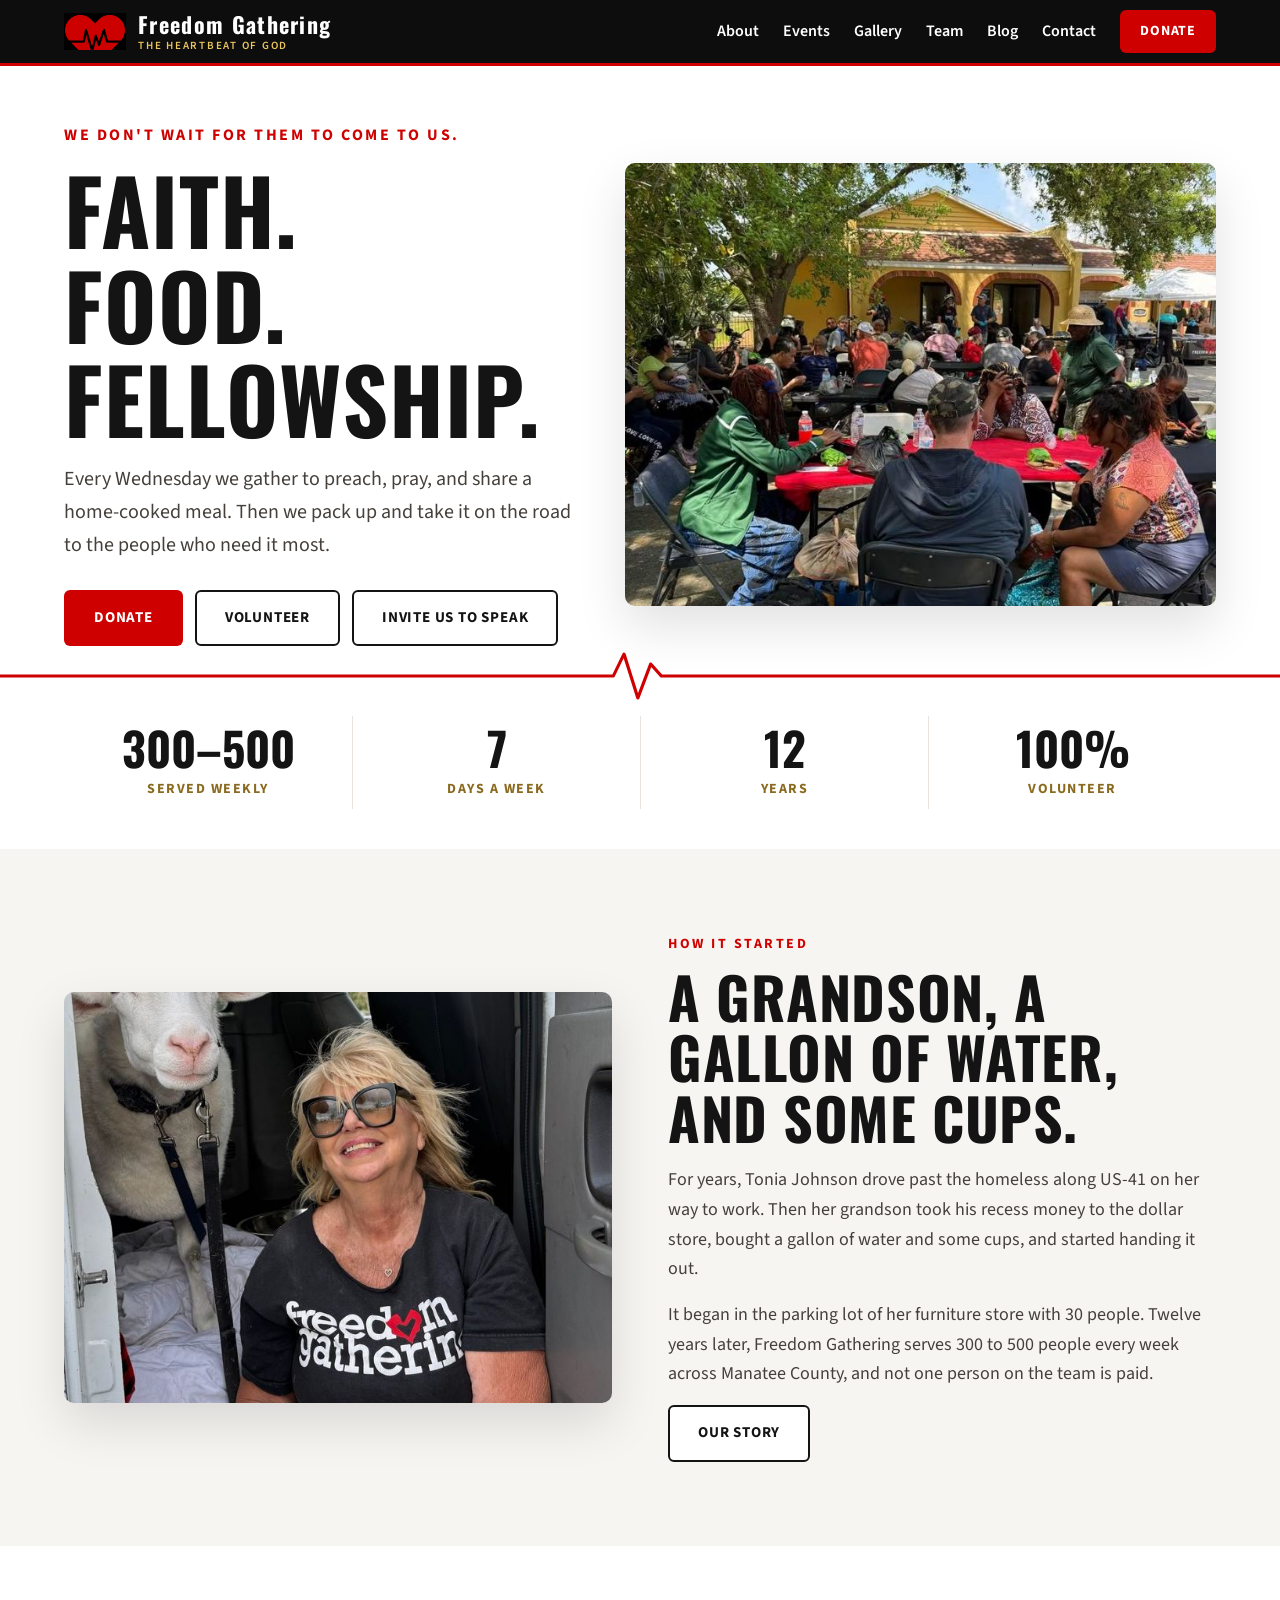
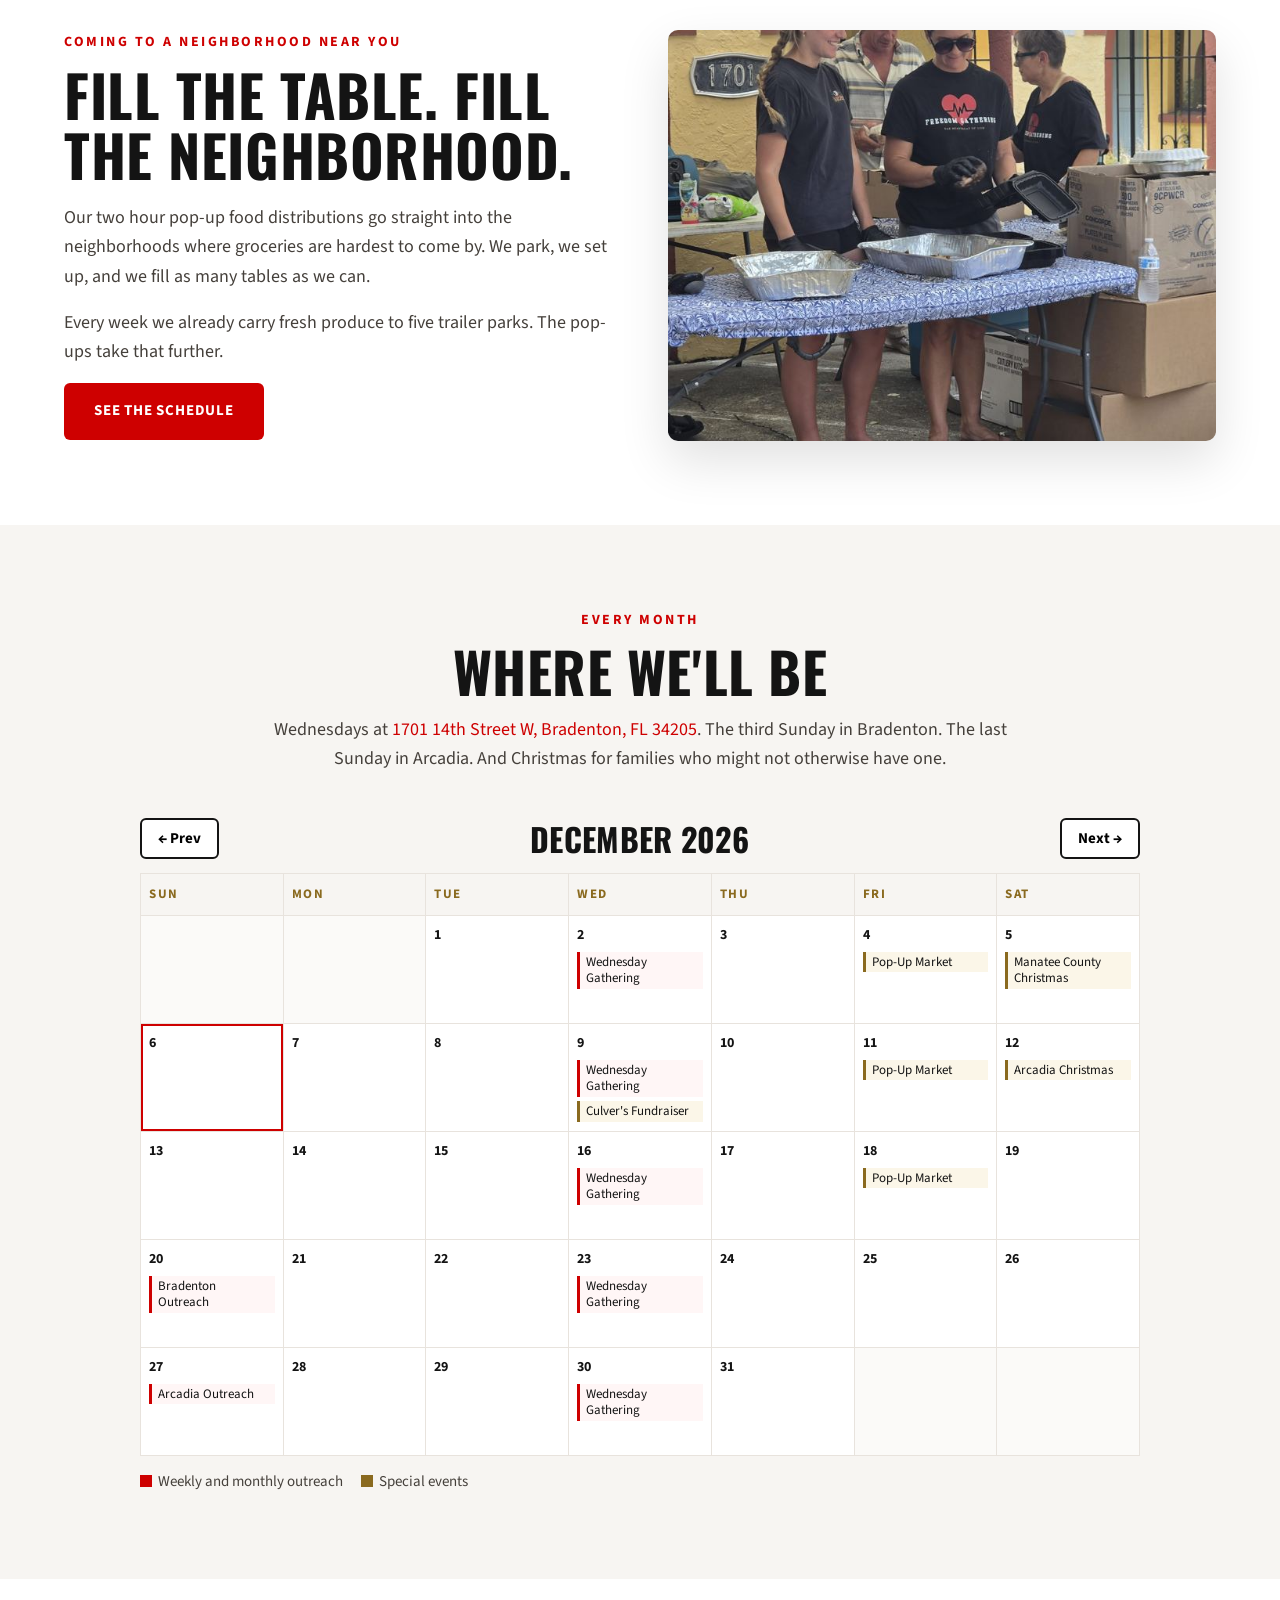
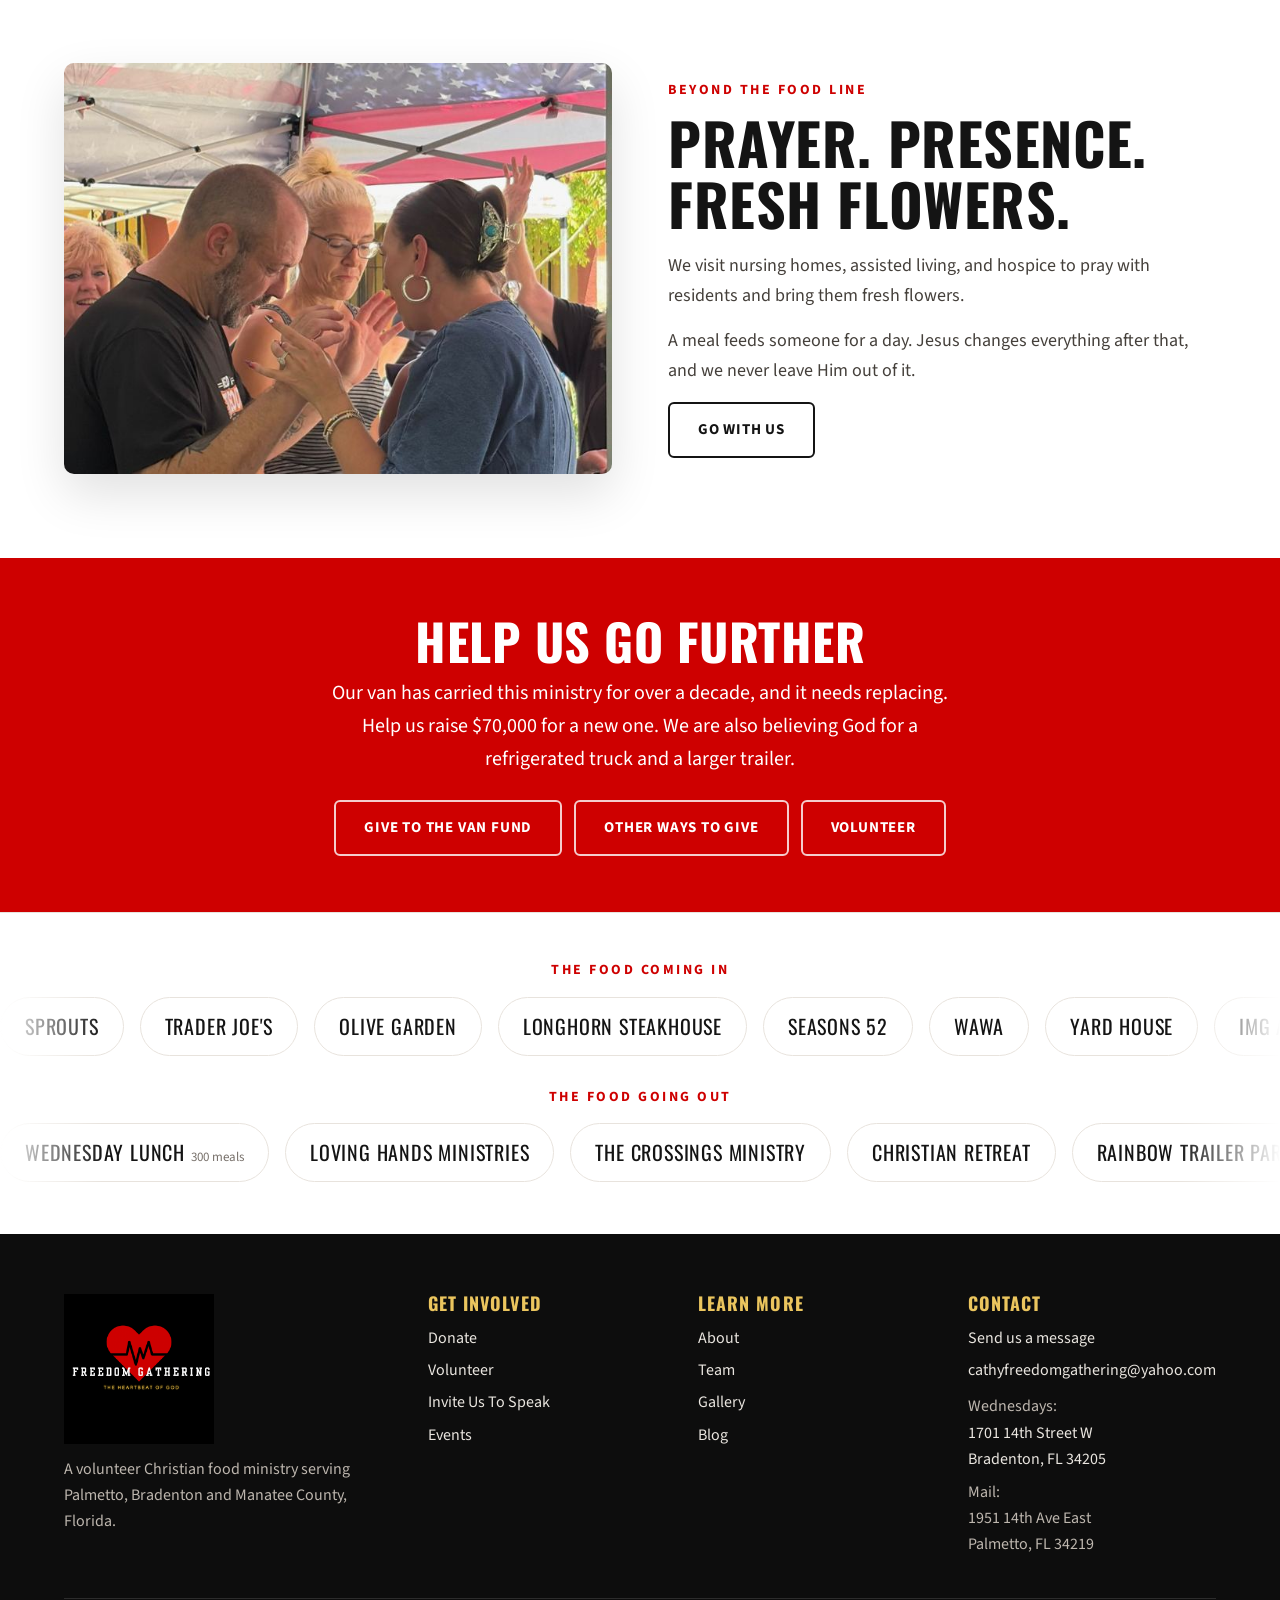
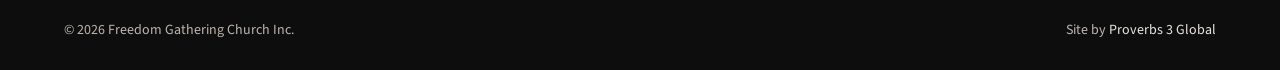
==== commit 92028b8c: "Nov 21 updates: pop-up schedule through Dec 18, new Culver's dates, Whole Foods partner, 11 new phot" ====
--- a/index.html
+++ b/index.html
@@ -81,7 +81,7 @@
         <div>
           <div class="kicker">Coming to a neighborhood near you</div>
           <h2>Fill the Table. Fill the Neighborhood.</h2>
-          <p>Our new two hour pop-up food distributions go straight into the neighborhoods where groceries are hardest to come by. We park, we set up, and we fill as many tables as we can.</p>
+          <p>Our two hour pop-up food distributions go straight into the neighborhoods where groceries are hardest to come by. We park, we set up, and we fill as many tables as we can.</p>
           <p>Every week we already carry fresh produce to five trailer parks. The pop-ups take that further.</p>
           <a href="events.html" class="btn btn-red">See the Schedule</a>
         </div>
@@ -130,7 +130,7 @@
       <div class="marquee"><div class="track">
         <span class="chip">Sprouts</span><span class="chip">Trader Joe's</span><span class="chip">Olive Garden</span>
         <span class="chip">Longhorn Steakhouse</span><span class="chip">Seasons 52</span><span class="chip">Wawa</span><span class="chip">Yard House</span>
-        <span class="chip">IMG Academy</span><span class="chip">McDonald's</span><span class="chip">Good Neighbors</span>
+        <span class="chip">IMG Academy</span><span class="chip">McDonald's</span><span class="chip">Whole Foods</span><span class="chip">Good Neighbors</span>
         <span class="chip">Manatee County Food Bank</span><span class="chip">Salvation Army</span><span class="chip">Centerstone</span>
         <span class="chip">Manatee County Health</span>
       </div></div>
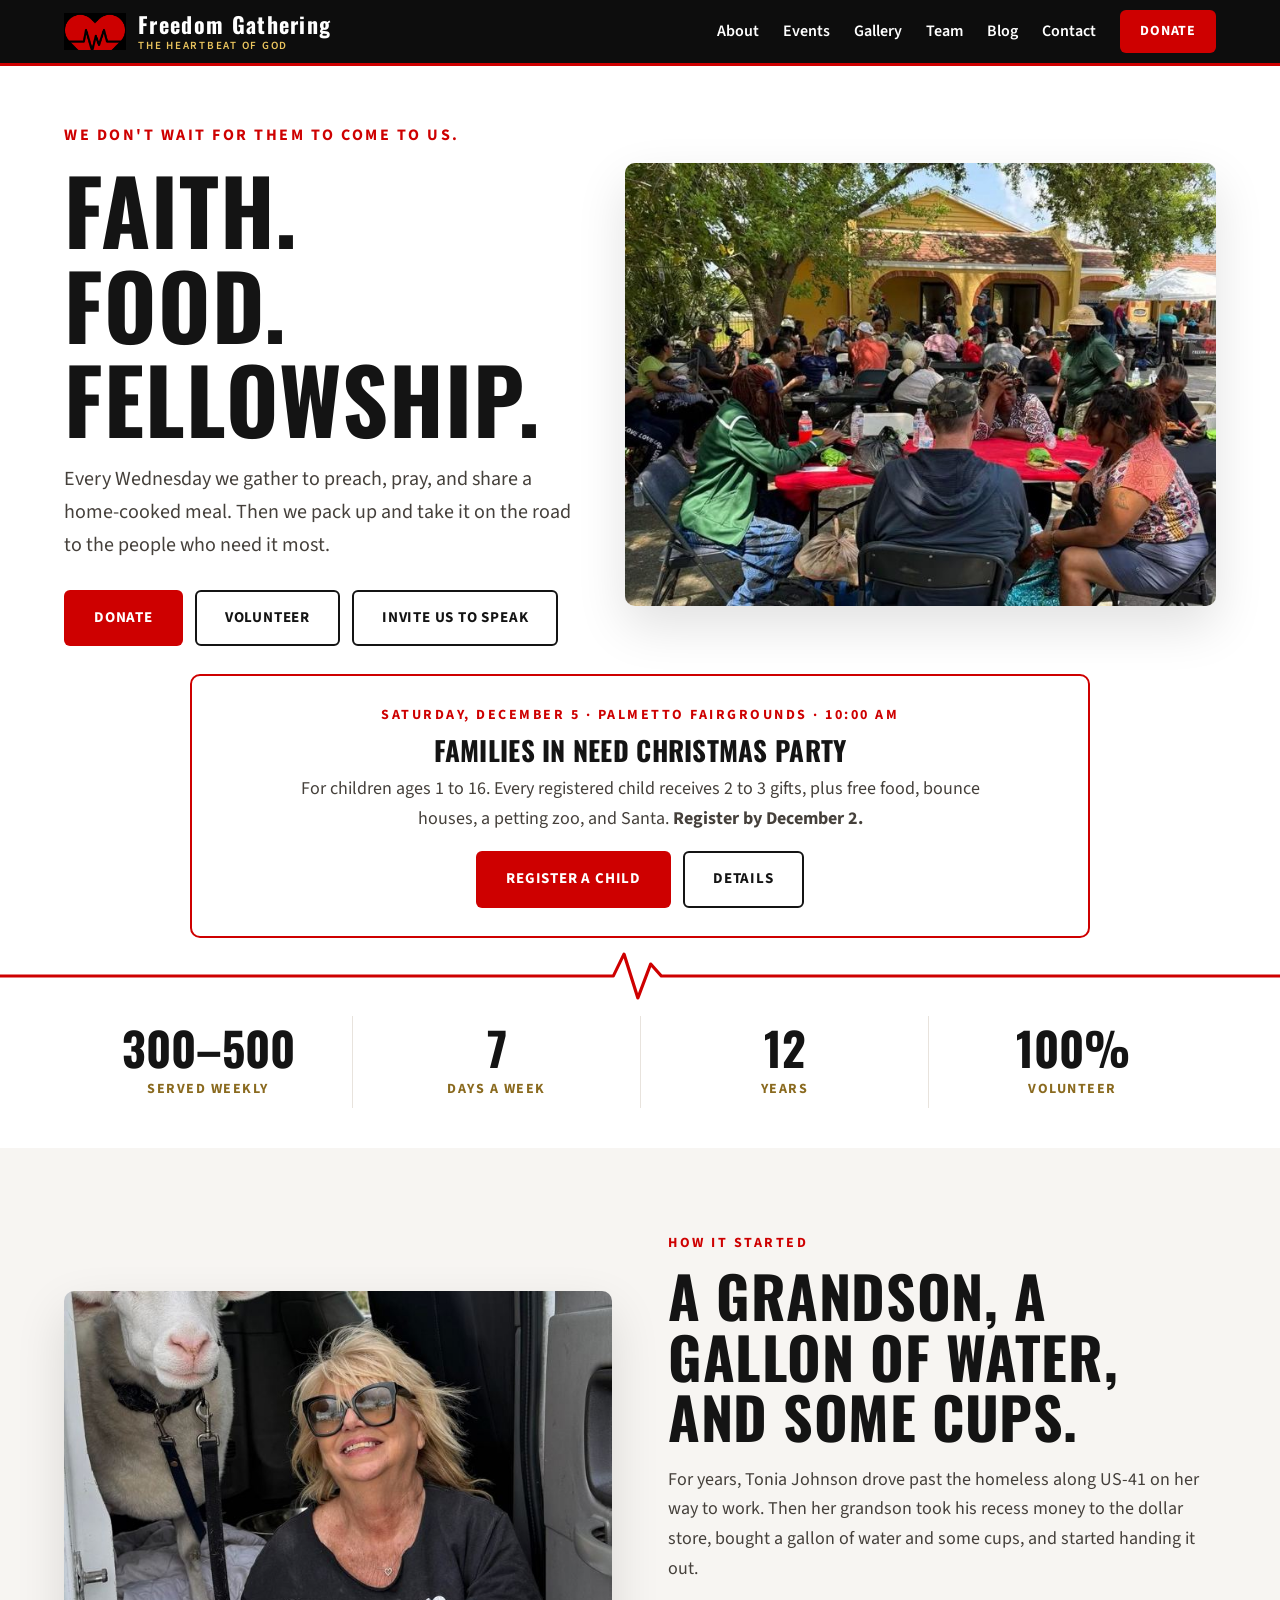
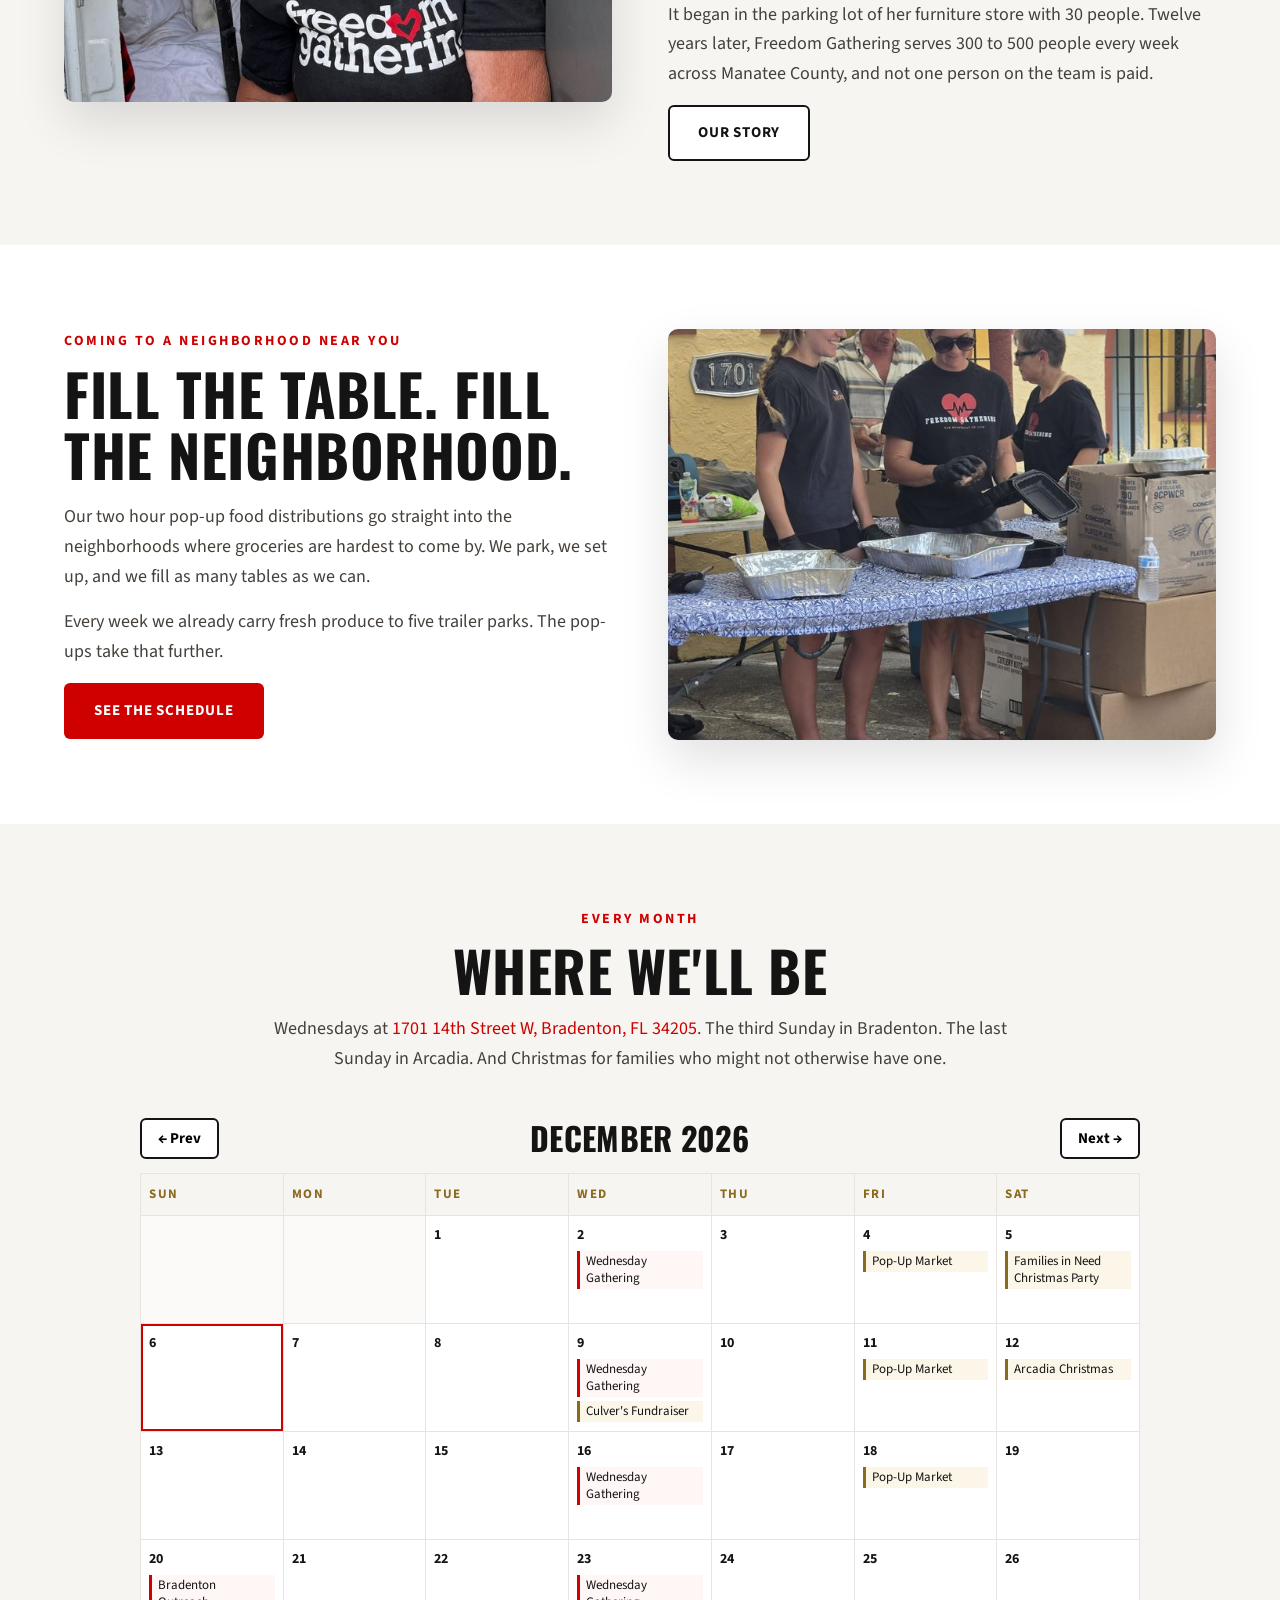
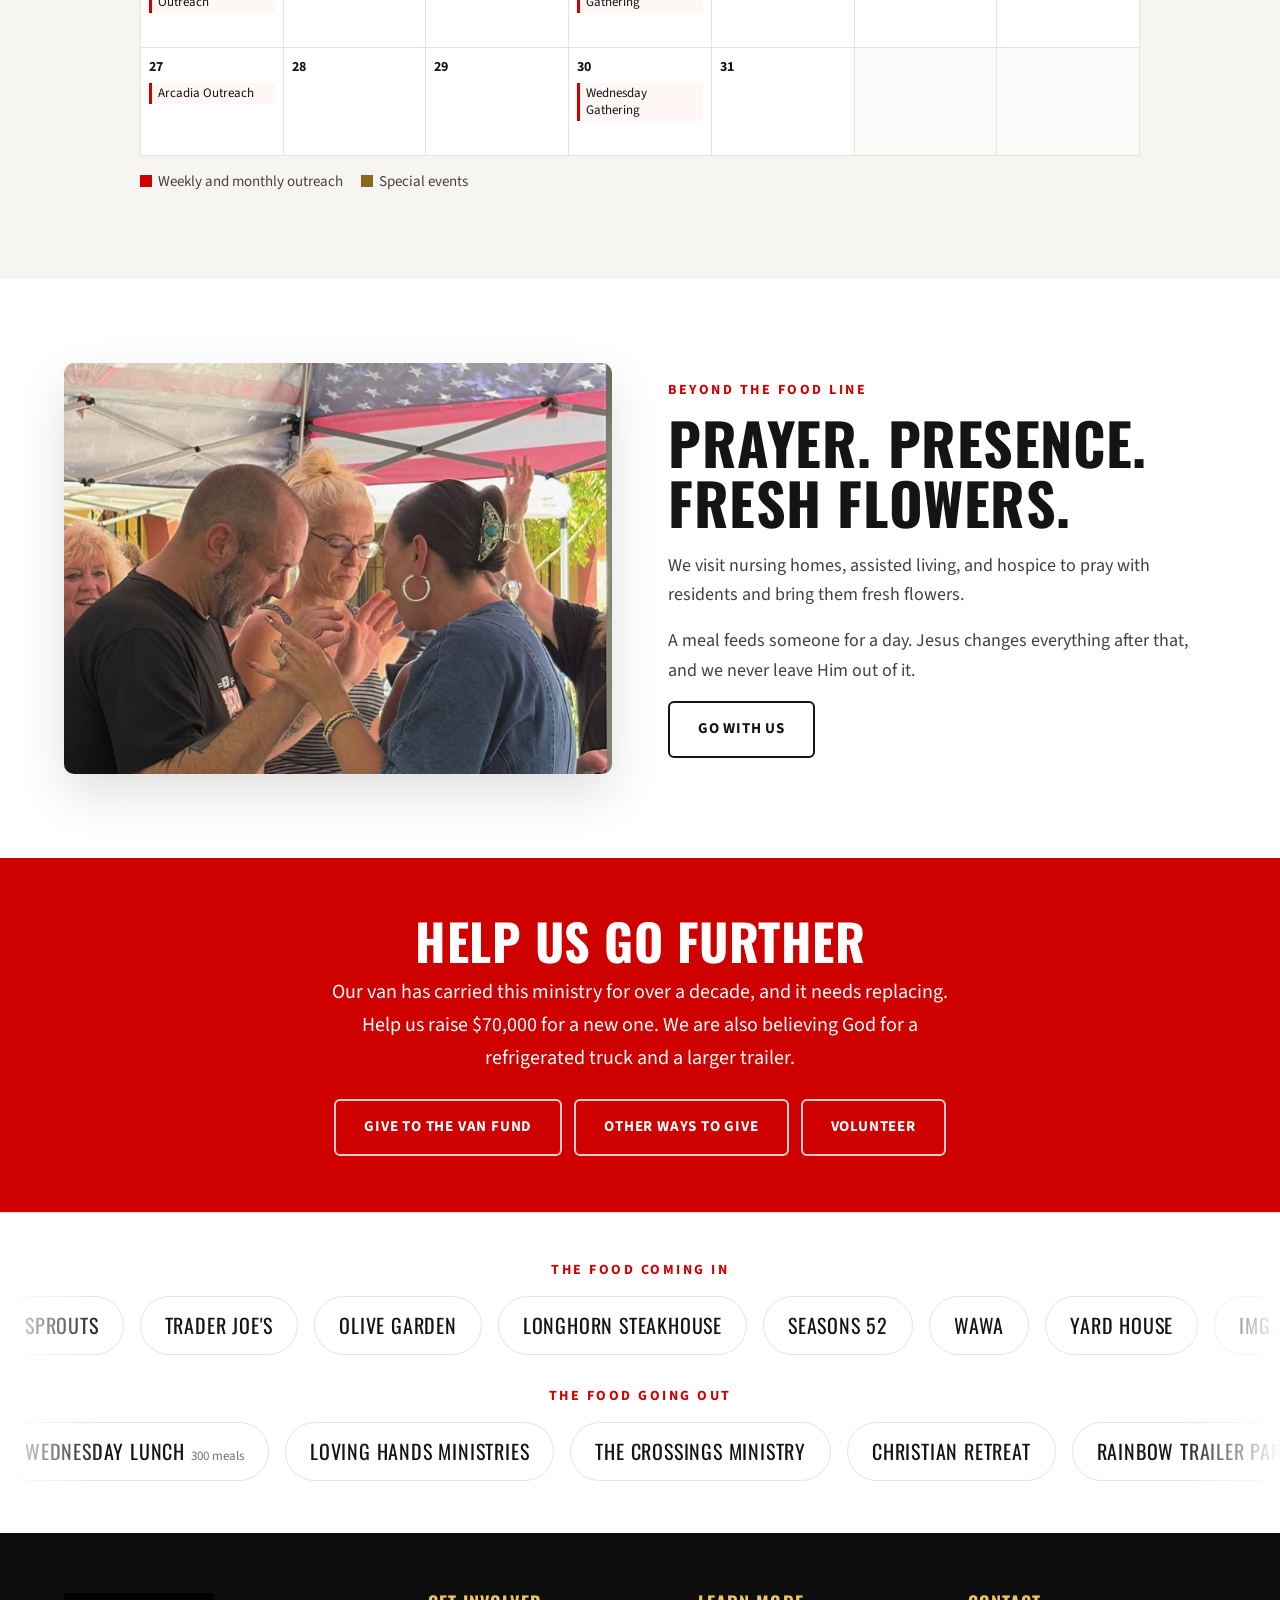
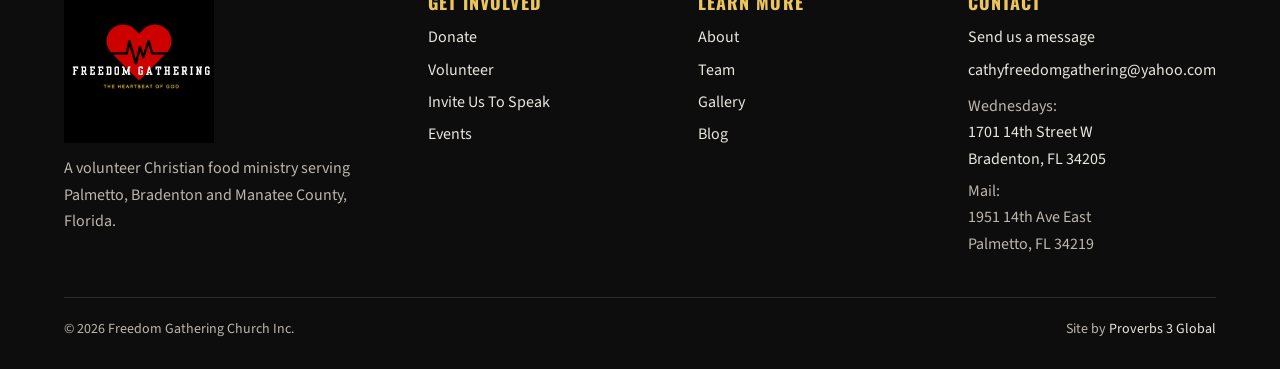
==== commit e7267836: "Families in Need Christmas Party (Dec 5): home banner, events details + flyer, calendar, Jotform reg" ====
--- a/index.html
+++ b/index.html
@@ -50,6 +50,17 @@
         <div class="hero-photo"><img src="assets/img/hero.jpg" srcset="assets/img/hero-sm.jpg 700w, assets/img/hero.jpg 1080w" sizes="(max-width:960px) 100vw, 640px" width="1080" height="810" alt="A packed Wednesday gathering under the oak trees" fetchpriority="high" decoding="async"></div>
       </div>
     </header>
+
+    <section class="section" style="padding-top:28px;padding-bottom:8px" aria-label="Christmas party">
+      <div class="wrap">
+        <div class="need need-feature" style="max-width:900px;margin:0 auto;text-align:center">
+          <div class="kicker">Saturday, December 5 &middot; Palmetto Fairgrounds &middot; 10:00 am</div>
+          <h2 style="margin:8px 0 10px">Families in Need Christmas Party</h2>
+          <p>For children ages 1 to 16. Every registered child receives 2 to 3 gifts, plus free food, bounce houses, a petting zoo, and Santa. <b>Register by December 2.</b></p>
+          <div class="btn-row" style="justify-content:center"><a href="https://form.jotform.com/263274039427157" class="btn btn-red" target="_blank" rel="noopener">Register a Child</a><a href="events.html#christmas-party" class="btn btn-line">Details</a></div>
+        </div>
+      </div>
+    </section>
 
     <svg class="pulse" viewBox="0 0 1200 60" preserveAspectRatio="none" aria-hidden="true"><path d="M0 30 H560 L575 30 L585 8 L598 52 L610 18 L620 30 H1200"/></svg>
 
